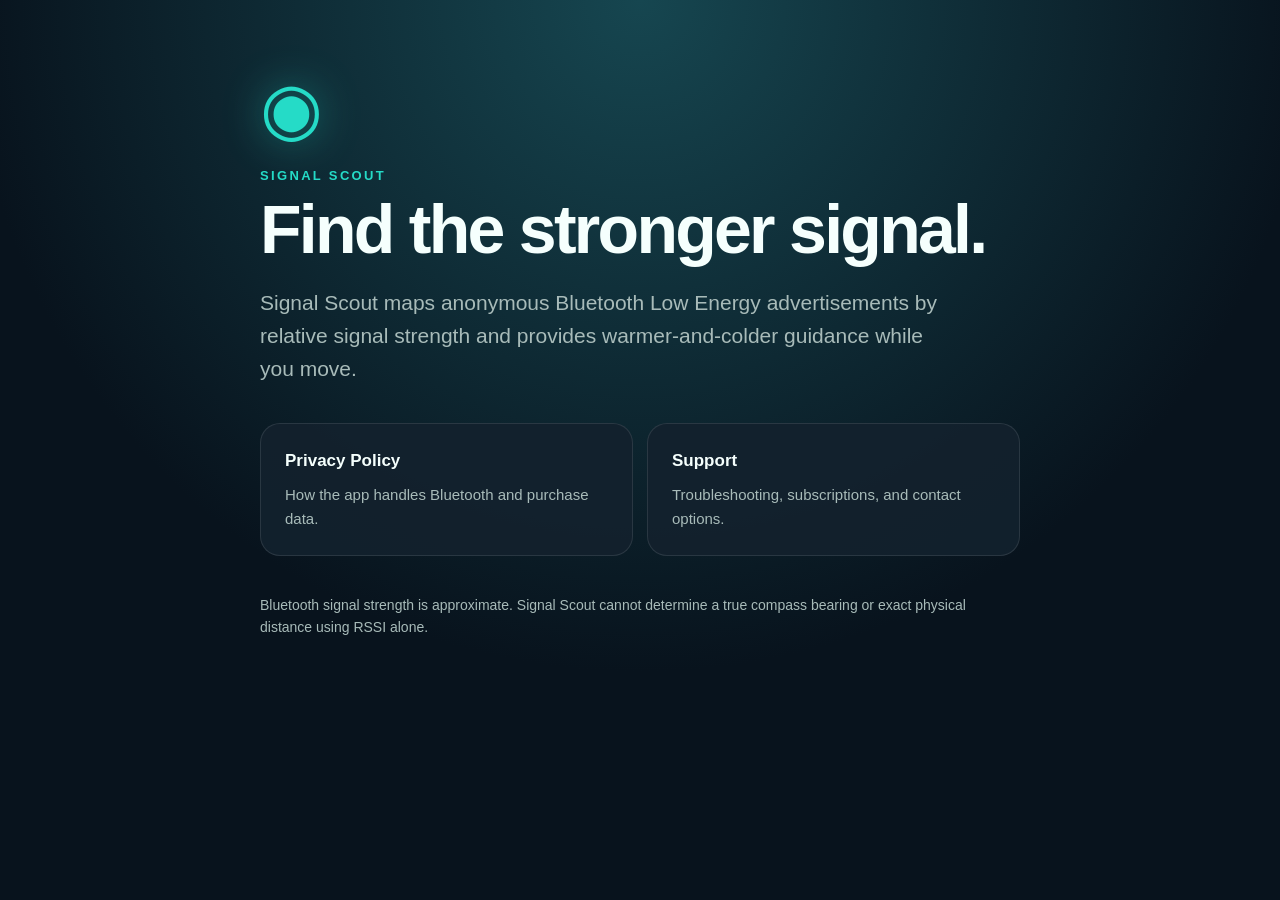
==== Web/index.html @ f357d2af "Initial Signal Scout iOS release" ====
<!doctype html>
<html lang="en">
<head>
  <meta charset="utf-8">
  <meta name="viewport" content="width=device-width, initial-scale=1">
  <meta name="description" content="Signal Scout support and privacy information.">
  <title>Signal Scout</title>
  <link rel="stylesheet" href="styles.css">
</head>
<body>
  <main>
    <div class="mark" aria-hidden="true">◉</div>
    <p class="eyebrow">SIGNAL SCOUT</p>
    <h1>Find the stronger signal.</h1>
    <p class="lede">Signal Scout maps anonymous Bluetooth Low Energy advertisements by relative signal strength and provides warmer-and-colder guidance while you move.</p>
    <div class="cards">
      <a class="card" href="privacy.html"><strong>Privacy Policy</strong><span>How the app handles Bluetooth and purchase data.</span></a>
      <a class="card" href="support.html"><strong>Support</strong><span>Troubleshooting, subscriptions, and contact options.</span></a>
    </div>
    <p class="fine">Bluetooth signal strength is approximate. Signal Scout cannot determine a true compass bearing or exact physical distance using RSSI alone.</p>
  </main>
</body>
</html>
---- Web/styles.css ----
:root {
  color-scheme: dark;
  --bg: #08131d;
  --panel: #13222e;
  --ink: #f5fffd;
  --muted: #a8bbb9;
  --accent: #25dbc7;
  --line: rgba(255,255,255,.1);
}
* { box-sizing: border-box; }
body {
  margin: 0;
  min-height: 100vh;
  background: radial-gradient(circle at 50% 0%, #164650 0, var(--bg) 42rem);
  color: var(--ink);
  font: 17px/1.58 -apple-system, BlinkMacSystemFont, "Segoe UI", sans-serif;
}
main { width: min(760px, calc(100% - 40px)); margin: 0 auto; padding: 72px 0; }
.document { padding-top: 48px; }
.mark { color: var(--accent); font-size: 72px; line-height: 1; filter: drop-shadow(0 0 22px rgba(37,219,199,.45)); }
.eyebrow { color: var(--accent); font-size: 13px; font-weight: 800; letter-spacing: .18em; margin: 22px 0 8px; }
h1 { font-size: clamp(40px, 8vw, 68px); line-height: 1.02; letter-spacing: -.04em; margin: 0 0 22px; }
h2 { font-size: 22px; line-height: 1.2; margin: 42px 0 10px; }
p { color: var(--muted); }
.lede { font-size: 21px; max-width: 680px; }
.updated, .fine { font-size: 14px; }
.cards { display: grid; grid-template-columns: repeat(auto-fit, minmax(240px, 1fr)); gap: 14px; margin: 38px 0; }
.card { display: grid; gap: 8px; padding: 24px; color: var(--ink); text-decoration: none; background: rgba(19,34,46,.9); border: 1px solid var(--line); border-radius: 20px; }
.card span { color: var(--muted); font-size: 15px; }
a { color: var(--accent); }
.back { display: inline-block; margin-bottom: 30px; text-decoration: none; }
@media (max-width: 520px) { main { padding: 44px 0; } .document { padding-top: 30px; } }
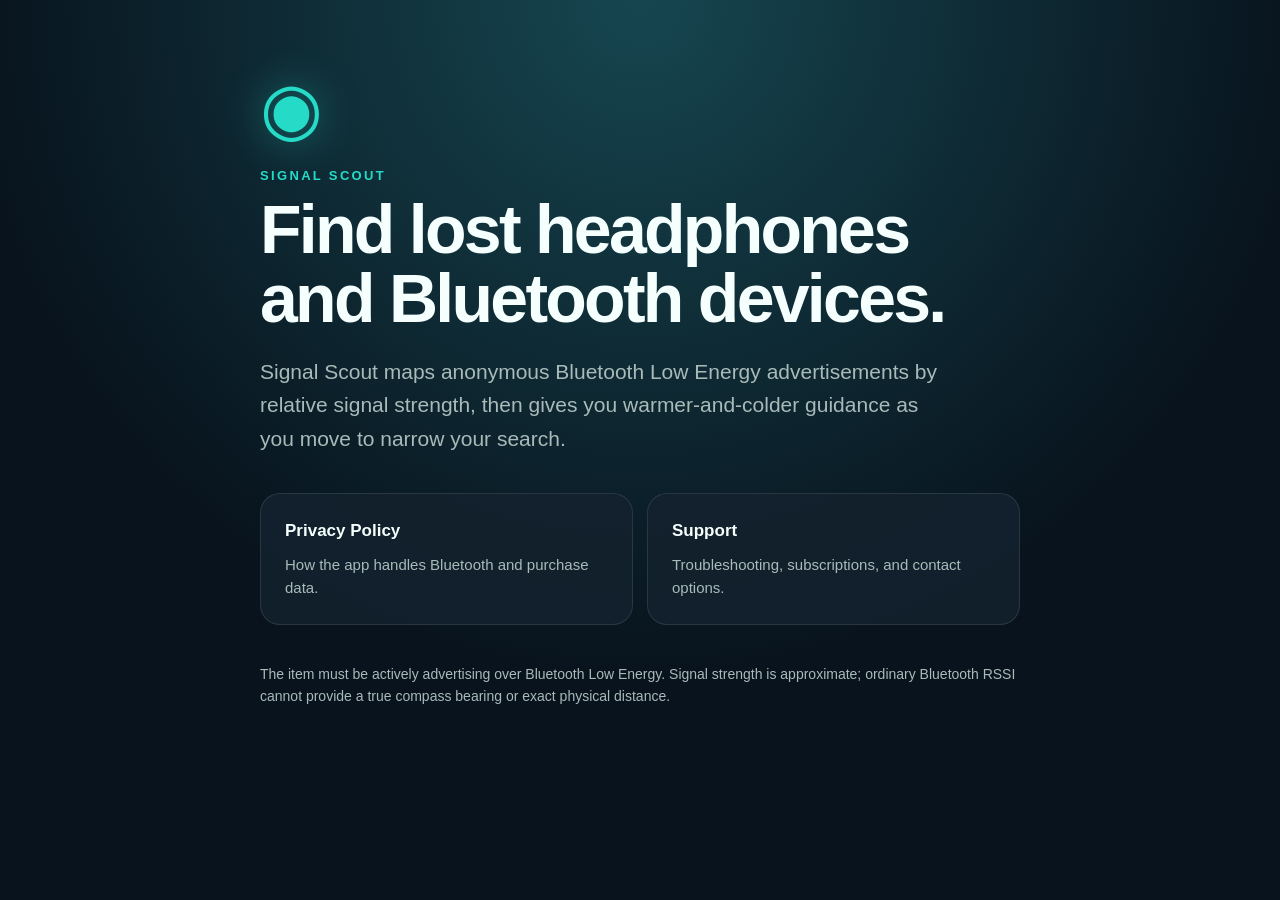
==== commit 02f7bad2: "Prepare Signal Scout App Store subscription" ====
--- a/Web/index.html
+++ b/Web/index.html
@@ -3,21 +3,21 @@
 <head>
   <meta charset="utf-8">
   <meta name="viewport" content="width=device-width, initial-scale=1">
-  <meta name="description" content="Signal Scout support and privacy information.">
-  <title>Signal Scout</title>
+  <meta name="description" content="Find lost headphones and nearby Bluetooth devices with anonymous signal-strength guidance.">
+  <title>Signal Scout - BLE Finder</title>
   <link rel="stylesheet" href="styles.css">
 </head>
 <body>
   <main>
     <div class="mark" aria-hidden="true">◉</div>
     <p class="eyebrow">SIGNAL SCOUT</p>
-    <h1>Find the stronger signal.</h1>
-    <p class="lede">Signal Scout maps anonymous Bluetooth Low Energy advertisements by relative signal strength and provides warmer-and-colder guidance while you move.</p>
+    <h1>Find lost headphones and Bluetooth devices.</h1>
+    <p class="lede">Signal Scout maps anonymous Bluetooth Low Energy advertisements by relative signal strength, then gives you warmer-and-colder guidance as you move to narrow your search.</p>
     <div class="cards">
       <a class="card" href="privacy.html"><strong>Privacy Policy</strong><span>How the app handles Bluetooth and purchase data.</span></a>
       <a class="card" href="support.html"><strong>Support</strong><span>Troubleshooting, subscriptions, and contact options.</span></a>
     </div>
-    <p class="fine">Bluetooth signal strength is approximate. Signal Scout cannot determine a true compass bearing or exact physical distance using RSSI alone.</p>
+    <p class="fine">The item must be actively advertising over Bluetooth Low Energy. Signal strength is approximate; ordinary Bluetooth RSSI cannot provide a true compass bearing or exact physical distance.</p>
   </main>
 </body>
 </html>
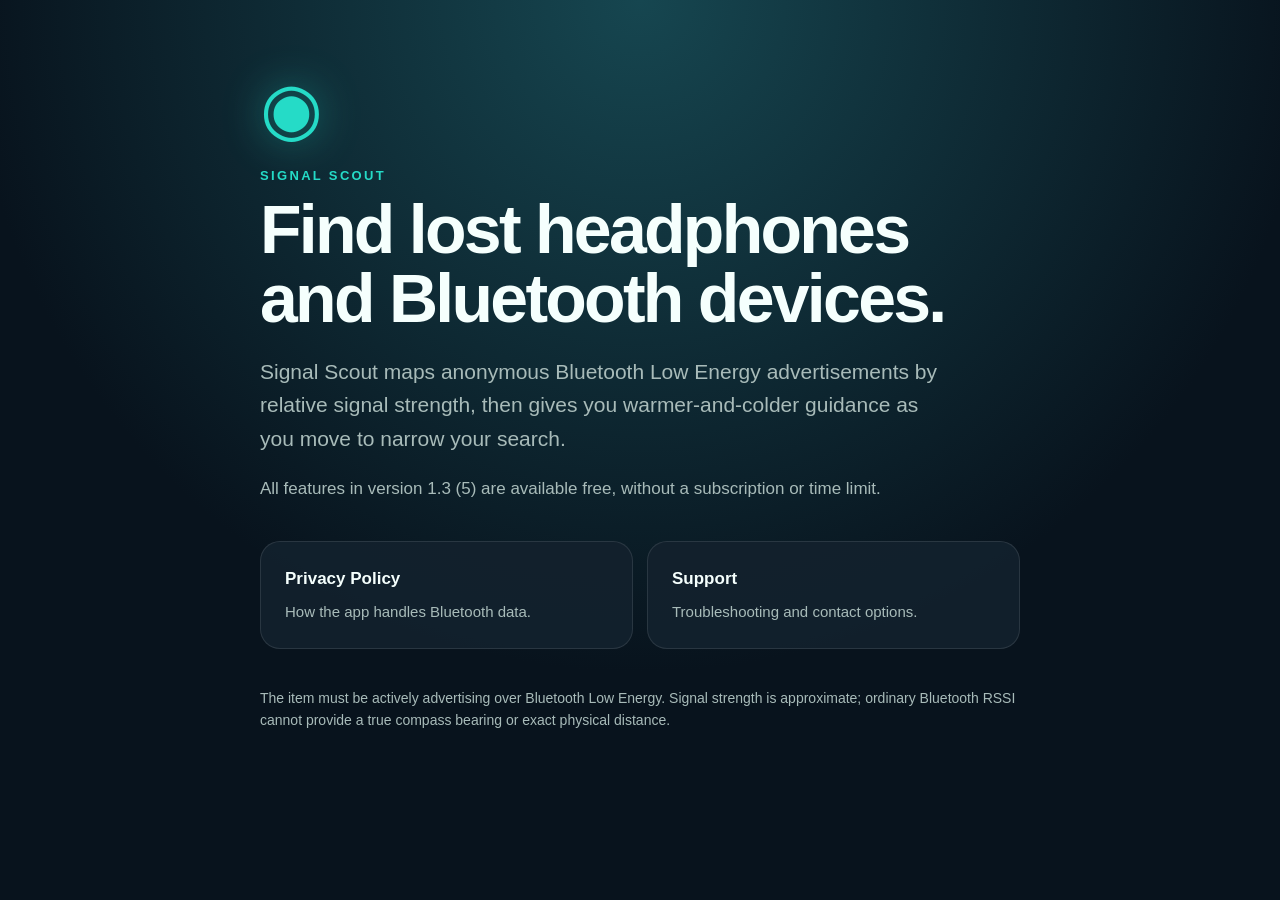
==== commit d11b0961: "Prepare Signal Scout 1.3 (5) free-access release" ====
--- a/Web/index.html
+++ b/Web/index.html
@@ -13,9 +13,10 @@
     <p class="eyebrow">SIGNAL SCOUT</p>
     <h1>Find lost headphones and Bluetooth devices.</h1>
     <p class="lede">Signal Scout maps anonymous Bluetooth Low Energy advertisements by relative signal strength, then gives you warmer-and-colder guidance as you move to narrow your search.</p>
+    <p>All features in version 1.3 (5) are available free, without a subscription or time limit.</p>
     <div class="cards">
-      <a class="card" href="privacy.html"><strong>Privacy Policy</strong><span>How the app handles Bluetooth and purchase data.</span></a>
-      <a class="card" href="support.html"><strong>Support</strong><span>Troubleshooting, subscriptions, and contact options.</span></a>
+      <a class="card" href="privacy.html"><strong>Privacy Policy</strong><span>How the app handles Bluetooth data.</span></a>
+      <a class="card" href="support.html"><strong>Support</strong><span>Troubleshooting and contact options.</span></a>
     </div>
     <p class="fine">The item must be actively advertising over Bluetooth Low Energy. Signal strength is approximate; ordinary Bluetooth RSSI cannot provide a true compass bearing or exact physical distance.</p>
   </main>
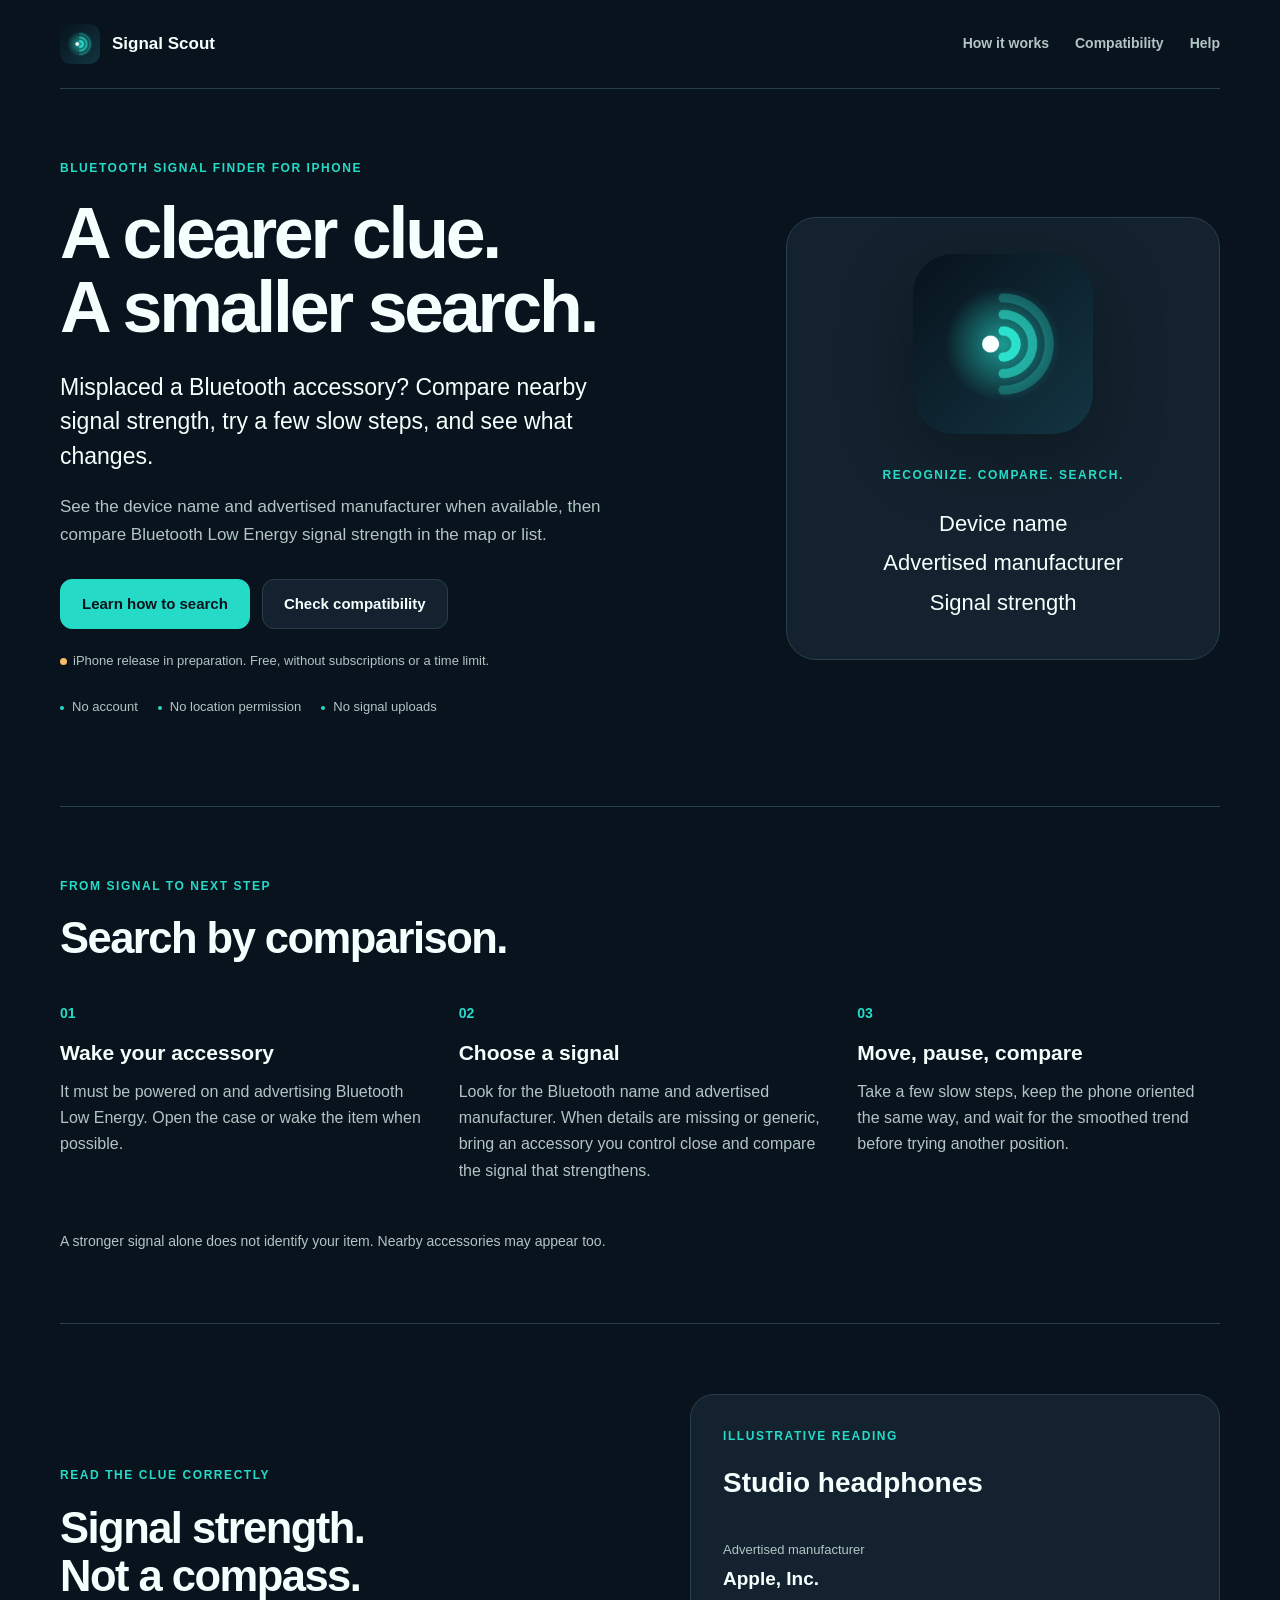
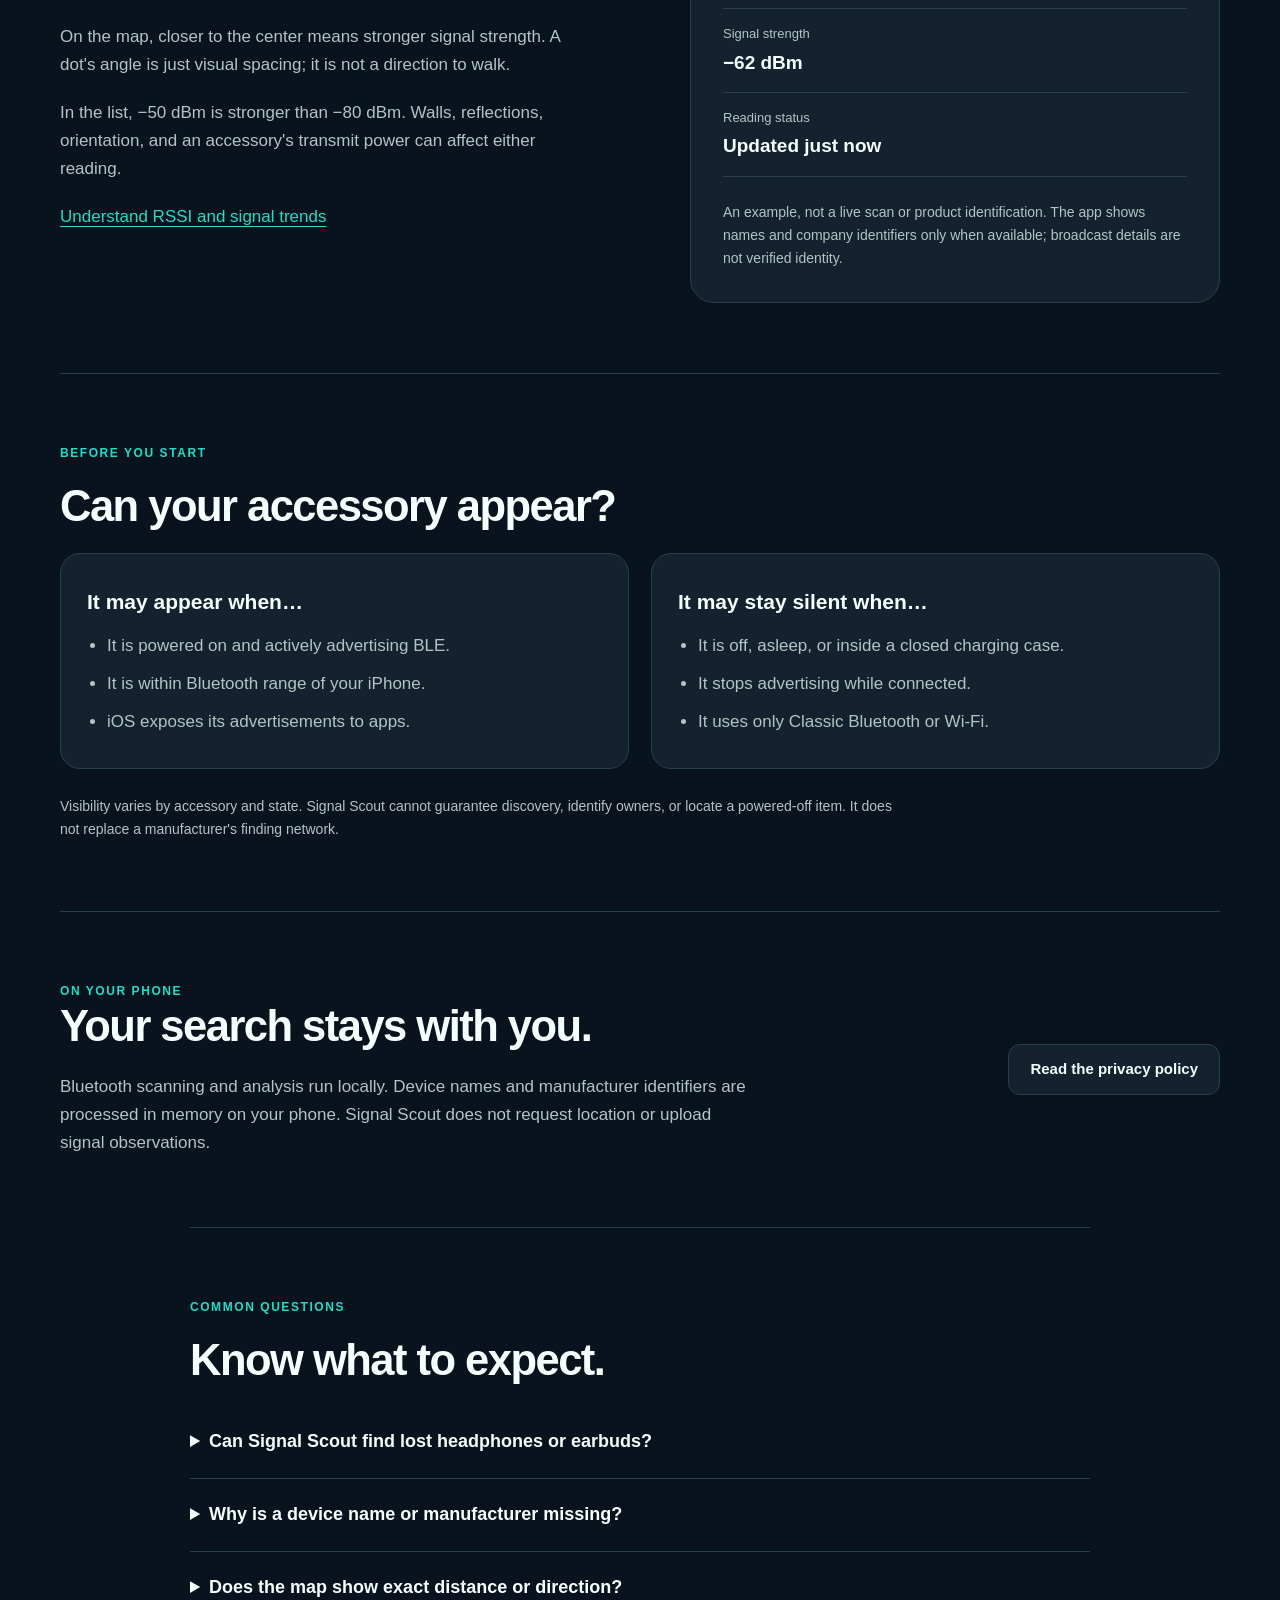
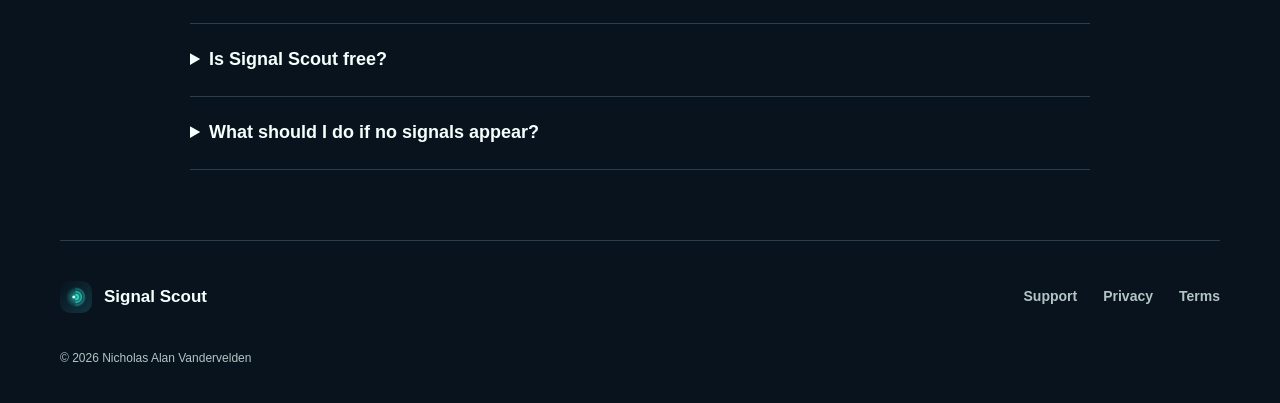
==== commit cb93359c: "Prepare accessible Signal Scout landing page and technical SEO" ====
--- a/Web/index.html
+++ b/Web/index.html
@@ -1,24 +1,29 @@
 <!doctype html>
 <html lang="en">
 <head>
-  <meta charset="utf-8">
-  <meta name="viewport" content="width=device-width, initial-scale=1">
-  <meta name="description" content="Find lost headphones and nearby Bluetooth devices with anonymous signal-strength guidance.">
-  <title>Signal Scout - BLE Finder</title>
-  <link rel="stylesheet" href="styles.css">
+<meta charset="utf-8"><meta name="viewport" content="width=device-width, initial-scale=1">
+<title>Bluetooth Signal Finder for iPhone | Signal Scout</title>
+<meta name="description" content="Compare nearby Bluetooth Low Energy signals with Signal Scout for iPhone. Explore the signal map, learn which accessories can appear, and search with clearer clues.">
+<link rel="canonical" href="https://nickvan23-lang.github.io/signal-scout/">
+<meta name="robots" content="index,follow,max-image-preview:large">
+<meta property="og:type" content="website"><meta property="og:site_name" content="Signal Scout"><meta property="og:title" content="Signal Scout — Bluetooth signal finder for iPhone"><meta property="og:description" content="A clearer way to compare nearby BLE signals. Private, free, and honest about what Bluetooth can tell you."><meta property="og:url" content="https://nickvan23-lang.github.io/signal-scout/"><meta property="og:image" content="https://nickvan23-lang.github.io/signal-scout/assets/app-icon.png"><meta property="og:image:alt" content="Signal Scout app icon"><meta property="og:image:width" content="1024"><meta property="og:image:height" content="1024">
+<meta name="twitter:card" content="summary"><meta name="twitter:title" content="Signal Scout — Bluetooth signal finder"><meta name="twitter:description" content="Compare nearby BLE signals on your iPhone. No accounts, location tracking, or signal uploads."><meta name="twitter:image" content="https://nickvan23-lang.github.io/signal-scout/assets/app-icon.png">
+<link rel="icon" href="assets/favicon.png" type="image/png"><link rel="stylesheet" href="styles.css">
+<script type="application/ld+json">{"@context":"https://schema.org","@graph":[{"@type":"WebSite","@id":"https://nickvan23-lang.github.io/signal-scout/#website","url":"https://nickvan23-lang.github.io/signal-scout/","name":"Signal Scout","inLanguage":"en"},{"@type":"WebPage","@id":"https://nickvan23-lang.github.io/signal-scout/#page","url":"https://nickvan23-lang.github.io/signal-scout/","name":"Bluetooth Signal Finder for iPhone | Signal Scout","isPartOf":{"@id":"https://nickvan23-lang.github.io/signal-scout/#website"},"description":"Learn how Signal Scout compares nearby Bluetooth Low Energy signal strength on iPhone.","about":{"@type":"SoftwareApplication","name":"Signal Scout","applicationCategory":"UtilitiesApplication","operatingSystem":"iOS 17.0 or later","description":"An iPhone utility for viewing Bluetooth device names, advertised manufacturers, and relative signal strength."}}]}</script>
 </head>
 <body>
-  <main>
-    <div class="mark" aria-hidden="true">◉</div>
-    <p class="eyebrow">SIGNAL SCOUT</p>
-    <h1>Find lost headphones and Bluetooth devices.</h1>
-    <p class="lede">Signal Scout maps anonymous Bluetooth Low Energy advertisements by relative signal strength, then gives you warmer-and-colder guidance as you move to narrow your search.</p>
-    <p>All features in version 1.3 (5) are available free, without a subscription or time limit.</p>
-    <div class="cards">
-      <a class="card" href="privacy.html"><strong>Privacy Policy</strong><span>How the app handles Bluetooth data.</span></a>
-      <a class="card" href="support.html"><strong>Support</strong><span>Troubleshooting and contact options.</span></a>
-    </div>
-    <p class="fine">The item must be actively advertising over Bluetooth Low Energy. Signal strength is approximate; ordinary Bluetooth RSSI cannot provide a true compass bearing or exact physical distance.</p>
-  </main>
-</body>
-</html>
+<a class="skip-link" href="#main">Skip to content</a>
+<header class="site-header wrap"><a class="brand" href="./" aria-label="Signal Scout home"><img src="assets/app-icon-96.webp" width="40" height="40" alt=""><span>Signal Scout</span></a><nav aria-label="Main navigation"><a href="#how-it-works">How it works</a><a href="#compatibility">Compatibility</a><a href="support.html">Help</a></nav></header>
+<main id="main" tabindex="-1">
+<section class="hero wrap" aria-labelledby="hero-title">
+<div class="hero-copy"><p class="eyebrow">BLUETOOTH SIGNAL FINDER FOR IPHONE</p><h1 id="hero-title">A clearer clue.<br>A smaller search.</h1><p class="lede">Misplaced a Bluetooth accessory? Compare nearby signal strength, try a few slow steps, and see what changes.</p><p class="hero-detail">See the device name and advertised manufacturer when available, then compare Bluetooth Low Energy signal strength in the map or list.</p><div class="actions"><a class="button primary" href="#how-it-works">Learn how to search</a><a class="button secondary" href="#compatibility">Check compatibility</a></div><p class="release-note"><span class="status-dot" aria-hidden="true"></span>iPhone release in preparation. Free, without subscriptions or a time limit.</p><ul class="trust-list" aria-label="Privacy features"><li>No account</li><li>No location permission</li><li>No signal uploads</li></ul></div>
+<div class="product-shot identity-preview"><img class="hero-icon" src="assets/app-icon.png" width="1024" height="1024" alt="Signal Scout app icon" fetchpriority="high"><p class="eyebrow">RECOGNIZE. COMPARE. SEARCH.</p><p>Device name<br>Advertised manufacturer<br>Signal strength</p></div>
+</section>
+<section class="section wrap" id="how-it-works" aria-labelledby="how-title"><p class="eyebrow">FROM SIGNAL TO NEXT STEP</p><h2 id="how-title">Search by comparison.</h2><div class="steps"><article><span class="step-number">01</span><h3>Wake your accessory</h3><p>It must be powered on and advertising Bluetooth Low Energy. Open the case or wake the item when possible.</p></article><article><span class="step-number">02</span><h3>Choose a signal</h3><p>Look for the Bluetooth name and advertised manufacturer. When details are missing or generic, bring an accessory you control close and compare the signal that strengthens.</p></article><article><span class="step-number">03</span><h3>Move, pause, compare</h3><p>Take a few slow steps, keep the phone oriented the same way, and wait for the smoothed trend before trying another position.</p></article></div><p class="section-note">A stronger signal alone does not identify your item. Nearby accessories may appear too.</p></section>
+<section class="section wrap explanation" aria-labelledby="map-title"><div><p class="eyebrow">READ THE CLUE CORRECTLY</p><h2 id="map-title">Signal strength.<br>Not a compass.</h2><p>On the map, closer to the center means stronger signal strength. A dot's angle is just visual spacing; it is not a direction to walk.</p><p>In the list, −50 dBm is stronger than −80 dBm. Walls, reflections, orientation, and an accessory's transmit power can affect either reading.</p><a class="text-link" href="support.html#reading-signals">Understand RSSI and signal trends</a></div><aside class="reading-example" aria-label="Example Bluetooth reading"><p class="eyebrow">ILLUSTRATIVE READING</p><h3>Studio headphones</h3><dl><div><dt>Advertised manufacturer</dt><dd>Apple, Inc.</dd></div><div><dt>Signal strength</dt><dd>−62 dBm</dd></div><div><dt>Reading status</dt><dd>Updated just now</dd></div></dl><p class="fine">An example, not a live scan or product identification. The app shows names and company identifiers only when available; broadcast details are not verified identity.</p></aside></section>
+<section class="section wrap" id="compatibility" aria-labelledby="compat-title"><p class="eyebrow">BEFORE YOU START</p><h2 id="compat-title">Can your accessory appear?</h2><div class="compat-grid"><article class="panel"><h3>It may appear when…</h3><ul><li>It is powered on and actively advertising BLE.</li><li>It is within Bluetooth range of your iPhone.</li><li>iOS exposes its advertisements to apps.</li></ul></article><article class="panel"><h3>It may stay silent when…</h3><ul><li>It is off, asleep, or inside a closed charging case.</li><li>It stops advertising while connected.</li><li>It uses only Classic Bluetooth or Wi-Fi.</li></ul></article></div><p class="section-note">Visibility varies by accessory and state. Signal Scout cannot guarantee discovery, identify owners, or locate a powered-off item. It does not replace a manufacturer's finding network.</p></section>
+<section class="section wrap privacy-band" aria-labelledby="privacy-title"><div><p class="eyebrow">ON YOUR PHONE</p><h2 id="privacy-title">Your search stays with you.</h2><p>Bluetooth scanning and analysis run locally. Device names and manufacturer identifiers are processed in memory on your phone. Signal Scout does not request location or upload signal observations.</p></div><a class="button secondary" href="privacy.html">Read the privacy policy</a></section>
+<section class="section wrap faq" aria-labelledby="faq-title"><p class="eyebrow">COMMON QUESTIONS</p><h2 id="faq-title">Know what to expect.</h2><details><summary>Can Signal Scout find lost headphones or earbuds?</summary><p>It can help you compare signals from headphones or earbuds that actively advertise Bluetooth Low Energy and are visible to iOS. Some stop advertising while connected, asleep, or in their case. Discovery is not guaranteed.</p></details><details><summary>Why is a device name or manufacturer missing?</summary><p>Signal Scout displays the Bluetooth name supplied by the advertisement or iOS, and resolves the company identifier in manufacturer data when available. Some devices omit these fields. Missing details are labeled clearly rather than guessed.</p></details><details><summary>Does the map show exact distance or direction?</summary><p>No. RSSI is approximate signal strength, not a measured distance or compass bearing. Dot angles separate the signals visually. Use the trend to compare positions, not as turn-by-turn navigation.</p></details><details><summary>Is Signal Scout free?</summary><p>The upcoming release offers every feature without payment, subscriptions, an account, or a time limit. The iPhone release is being prepared; this page does not yet offer a download.</p></details><details><summary>What should I do if no signals appear?</summary><p>Check Bluetooth and the app's Bluetooth permission, wake an accessory you own, and bring it close. <a href="support.html#no-signals">Follow the no-signals troubleshooting steps</a>.</p></details></section>
+</main>
+<footer class="site-footer wrap"><a class="brand" href="./"><img src="assets/app-icon-96.webp" width="32" height="32" alt=""><span>Signal Scout</span></a><nav aria-label="Footer navigation"><a href="support.html">Support</a><a href="privacy.html">Privacy</a><a href="https://www.apple.com/legal/internet-services/itunes/dev/stdeula/">Terms</a></nav><p>© 2026 Nicholas Alan Vandervelden</p></footer>
+</body></html>
--- a/Web/styles.css
+++ b/Web/styles.css
@@ -1,32 +1,7 @@
-:root {
-  color-scheme: dark;
-  --bg: #08131d;
-  --panel: #13222e;
-  --ink: #f5fffd;
-  --muted: #a8bbb9;
-  --accent: #25dbc7;
-  --line: rgba(255,255,255,.1);
-}
-* { box-sizing: border-box; }
-body {
-  margin: 0;
-  min-height: 100vh;
-  background: radial-gradient(circle at 50% 0%, #164650 0, var(--bg) 42rem);
-  color: var(--ink);
-  font: 17px/1.58 -apple-system, BlinkMacSystemFont, "Segoe UI", sans-serif;
-}
-main { width: min(760px, calc(100% - 40px)); margin: 0 auto; padding: 72px 0; }
-.document { padding-top: 48px; }
-.mark { color: var(--accent); font-size: 72px; line-height: 1; filter: drop-shadow(0 0 22px rgba(37,219,199,.45)); }
-.eyebrow { color: var(--accent); font-size: 13px; font-weight: 800; letter-spacing: .18em; margin: 22px 0 8px; }
-h1 { font-size: clamp(40px, 8vw, 68px); line-height: 1.02; letter-spacing: -.04em; margin: 0 0 22px; }
-h2 { font-size: 22px; line-height: 1.2; margin: 42px 0 10px; }
-p { color: var(--muted); }
-.lede { font-size: 21px; max-width: 680px; }
-.updated, .fine { font-size: 14px; }
-.cards { display: grid; grid-template-columns: repeat(auto-fit, minmax(240px, 1fr)); gap: 14px; margin: 38px 0; }
-.card { display: grid; gap: 8px; padding: 24px; color: var(--ink); text-decoration: none; background: rgba(19,34,46,.9); border: 1px solid var(--line); border-radius: 20px; }
-.card span { color: var(--muted); font-size: 15px; }
-a { color: var(--accent); }
-.back { display: inline-block; margin-bottom: 30px; text-decoration: none; }
-@media (max-width: 520px) { main { padding: 44px 0; } .document { padding-top: 30px; } }
+:root{color-scheme:dark;--bg:#08131d;--panel:#13222e;--ink:#f5fffd;--muted:#b2c5c4;--accent:#25dbc7;--line:#29404b;--radius:20px;font-synthesis:none}
+*{box-sizing:border-box}html{scroll-behavior:smooth;scroll-padding-top:96px}body{margin:0;background:var(--bg);color:var(--ink);font:17px/1.65 -apple-system,BlinkMacSystemFont,"Segoe UI",sans-serif}a{color:var(--accent);text-underline-offset:4px}a:hover{text-decoration-thickness:2px}button,a,summary{-webkit-tap-highlight-color:transparent}a:focus-visible,summary:focus-visible,button:focus-visible{outline:3px solid var(--accent);outline-offset:5px;border-radius:4px}.wrap{width:min(1160px,calc(100% - 48px));margin-inline:auto}.site-header{display:flex;align-items:center;justify-content:space-between;gap:24px;padding-block:22px;border-bottom:1px solid var(--line)}.brand{display:inline-flex;gap:12px;align-items:center;text-decoration:none;color:var(--ink);font-weight:750;white-space:nowrap;min-height:44px}.brand img{border-radius:10px}nav{display:flex;gap:26px;flex-wrap:wrap}nav a{color:var(--muted);font-size:14px;font-weight:650;display:inline-flex;align-items:center;min-height:44px;text-decoration:none}nav a:hover{color:var(--ink)}.skip-link{position:fixed;top:8px;left:16px;z-index:50;background:var(--ink);color:var(--bg);padding:10px 18px;transform:translateY(-150%)}.skip-link:focus{transform:translateY(0)}.hero{display:grid;grid-template-columns:1.2fr .8fr;gap:76px;align-items:center;padding-block:70px 88px}.eyebrow{font-size:12px;font-weight:800;letter-spacing:.13em;color:var(--accent);margin:0 0 18px}h1{font-size:clamp(44px,5.6vw,74px);line-height:1.03;letter-spacing:-.045em;margin:0 0 26px;font-weight:760}h2{font-size:clamp(30px,3.4vw,46px);line-height:1.12;letter-spacing:-.035em;margin:0 0 22px}h3{font-size:21px;line-height:1.3;margin:12px 0}p{color:var(--muted);margin:0 0 20px}.lede{font-size:23px;line-height:1.48;max-width:560px;color:var(--ink)}.hero-detail{max-width:560px}.actions{display:flex;gap:12px;flex-wrap:wrap;margin:30px 0 22px}.button{min-height:50px;padding:12px 21px;display:inline-flex;align-items:center;justify-content:center;border:1px solid var(--line);border-radius:12px;font-size:15px;font-weight:750;text-decoration:none;transition:background .15s}.primary{color:var(--bg);background:var(--accent);border-color:var(--accent)}.primary:hover{background:#7ee9dd}.secondary{color:var(--ink);background:var(--panel)}.secondary:hover{background:#1e3541}.release-note{font-size:13px;max-width:480px;line-height:1.6}.status-dot{display:inline-block;width:7px;height:7px;border-radius:50%;background:#f8bb67;margin-right:6px}.trust-list{display:flex;flex-wrap:wrap;gap:12px 20px;padding:0;margin:24px 0 0;list-style:none;font-size:13px;color:var(--muted)}.trust-list li::before{content:"";display:inline-block;background:var(--accent);width:4px;height:4px;vertical-align:middle;margin-right:8px;border-radius:50%}.product-shot,.detail-shot{margin:0;text-align:center}.product-shot img{display:block;width:min(100%,305px);height:auto;margin:auto;border-radius:30px;border:1px solid #38545b;box-shadow:0 25px 80px #0007}.product-shot figcaption,.detail-shot figcaption{font-size:12px;color:var(--muted);margin-top:12px}.section{padding-block:70px;border-top:1px solid var(--line)}.steps{display:grid;grid-template-columns:repeat(3,1fr);gap:36px;margin-top:36px}.step-number{font-size:14px;font-weight:750;color:var(--accent);font-variant-numeric:tabular-nums}.steps p,.panel p{font-size:16px}.section-note{font-size:14px;max-width:850px;margin:26px 0 0}.explanation{display:grid;grid-template-columns:1fr 1fr;align-items:center;gap:100px}.detail-shot img{display:block;width:min(100%,250px);height:auto;margin:auto;border-radius:24px;border:1px solid var(--line)}.compat-grid{display:grid;grid-template-columns:1fr 1fr;gap:22px}.panel{padding:22px 26px;border:1px solid var(--line);border-radius:var(--radius);background:var(--panel)}.panel ul{padding-left:20px;color:var(--muted);margin-bottom:0}.panel li{margin:10px 0}.privacy-band{display:flex;align-items:center;gap:70px}.privacy-band>div{flex:1}.privacy-band .button{flex-shrink:0}.privacy-band p{max-width:690px;margin-bottom:0}.faq{max-width:900px}details{border-bottom:1px solid var(--line);padding:5px 0}summary{cursor:pointer;min-height:58px;padding:16px 25px 16px 0;font-weight:650;font-size:18px}details p{padding-right:35px;max-width:750px;margin-bottom:22px}.site-footer{border-top:1px solid var(--line);padding-block:34px;display:flex;align-items:center;gap:30px;flex-wrap:wrap}.site-footer nav{margin-left:auto}.site-footer p{font-size:12px;flex-basis:100%;margin:0}.document{width:min(780px,calc(100% - 48px));margin:auto;padding:50px 0 70px}.document h1{font-size:clamp(38px,6vw,60px)}.document h2{font-size:27px;margin:38px 0 14px}.document h3{font-size:20px}.document ul,.document ol{color:var(--muted);padding-left:24px}.document li{margin-bottom:12px}.back{display:inline-flex;align-items:center;min-height:44px;margin-bottom:20px;text-decoration:none}.updated,.fine{font-size:14px}.toc{display:flex;gap:10px;flex-wrap:wrap;margin:28px 0}.toc a{border:1px solid var(--line);padding:8px 14px;border-radius:10px;min-height:44px;font-size:14px;text-decoration:none}.callout{background:var(--panel);border-left:3px solid var(--accent);padding:18px 22px;border-radius:4px}.document .site-footer{width:100%;padding-bottom:0}
+@media(max-width:850px){.hero{gap:30px;grid-template-columns:1.2fr .8fr;padding-block:50px}.steps{gap:22px}.explanation{gap:35px}.privacy-band{gap:30px}.site-header nav{gap:16px}}
+@media(max-width:620px){.wrap{width:calc(100% - 36px)}.site-header{align-items:flex-start;gap:8px;flex-direction:column;padding-block:14px}.site-header nav{gap:22px}.hero{grid-template-columns:1fr;gap:36px;padding-block:42px 50px}h1{font-size:clamp(36px,10.2vw,46px)}.lede{font-size:21px}.hero .product-shot img{width:245px}.section{padding-block:45px}.steps,.compat-grid,.explanation{grid-template-columns:1fr;gap:24px}.steps{margin-top:25px}.steps article{border-left:2px solid var(--line);padding-left:20px}.privacy-band{display:block}.privacy-band .button{margin-top:24px}.site-footer{gap:18px}.site-footer nav{margin-left:0;flex-basis:100%}.document{width:calc(100% - 36px);padding-top:28px}summary{font-size:17px}.actions .button{flex:1;white-space:nowrap}}
+@media(prefers-reduced-motion:reduce){html{scroll-behavior:auto}*{transition:none!important}}
+
+.identity-preview{padding:36px 28px;border:1px solid var(--line);border-radius:30px;background:var(--panel)}.product-shot img.hero-icon{width:180px;border:0;border-radius:40px;margin-bottom:32px;box-shadow:0 20px 70px #0004}.identity-preview>p:last-child{font-size:22px;line-height:1.8;color:var(--ink);margin:0}.reading-example{background:var(--panel);border:1px solid var(--line);border-radius:24px;padding:32px}.reading-example h3{font-size:28px;margin-top:0}.reading-example dl{margin:24px 0}.reading-example dl>div{padding:14px 0;border-bottom:1px solid var(--line)}.reading-example dt{font-size:13px;color:var(--muted)}.reading-example dd{font-size:19px;margin:2px 0 0;font-weight:650}.reading-example .fine{margin-bottom:0}.hero .product-shot img.hero-icon{width:180px}
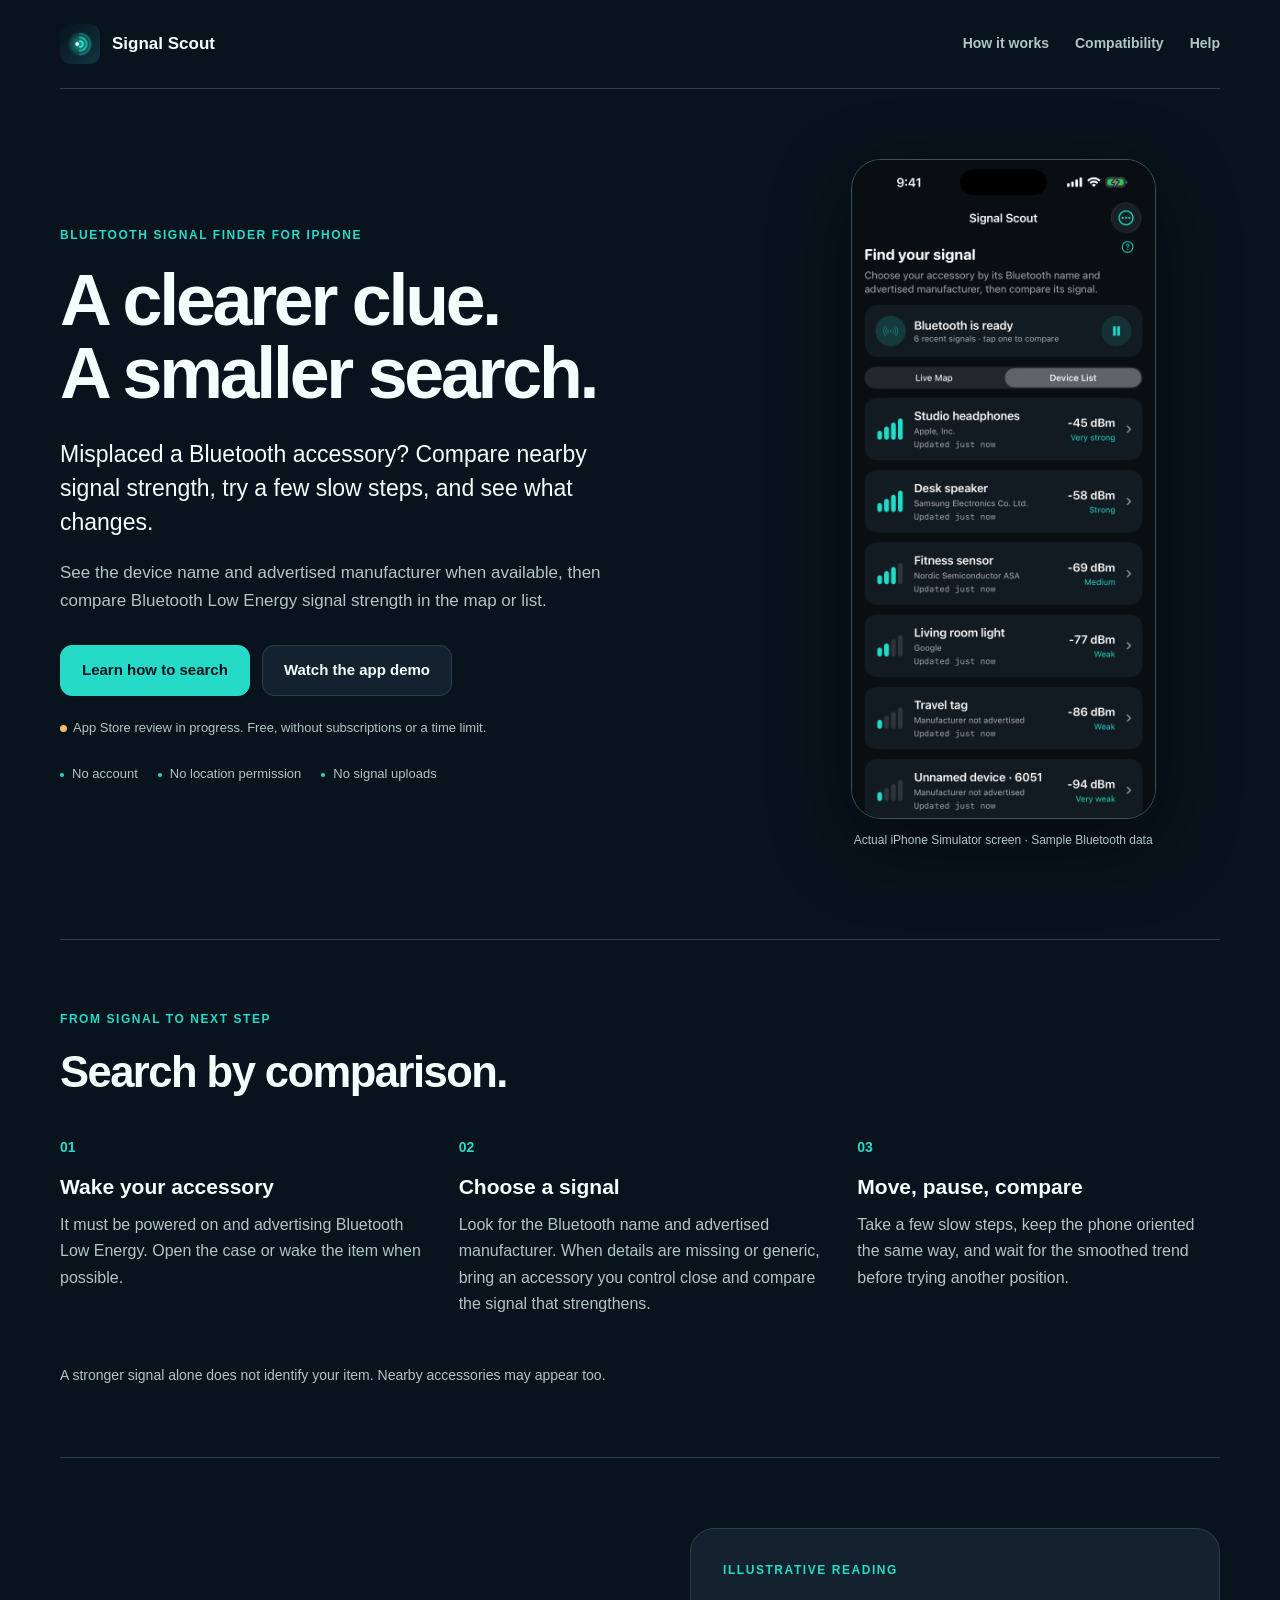
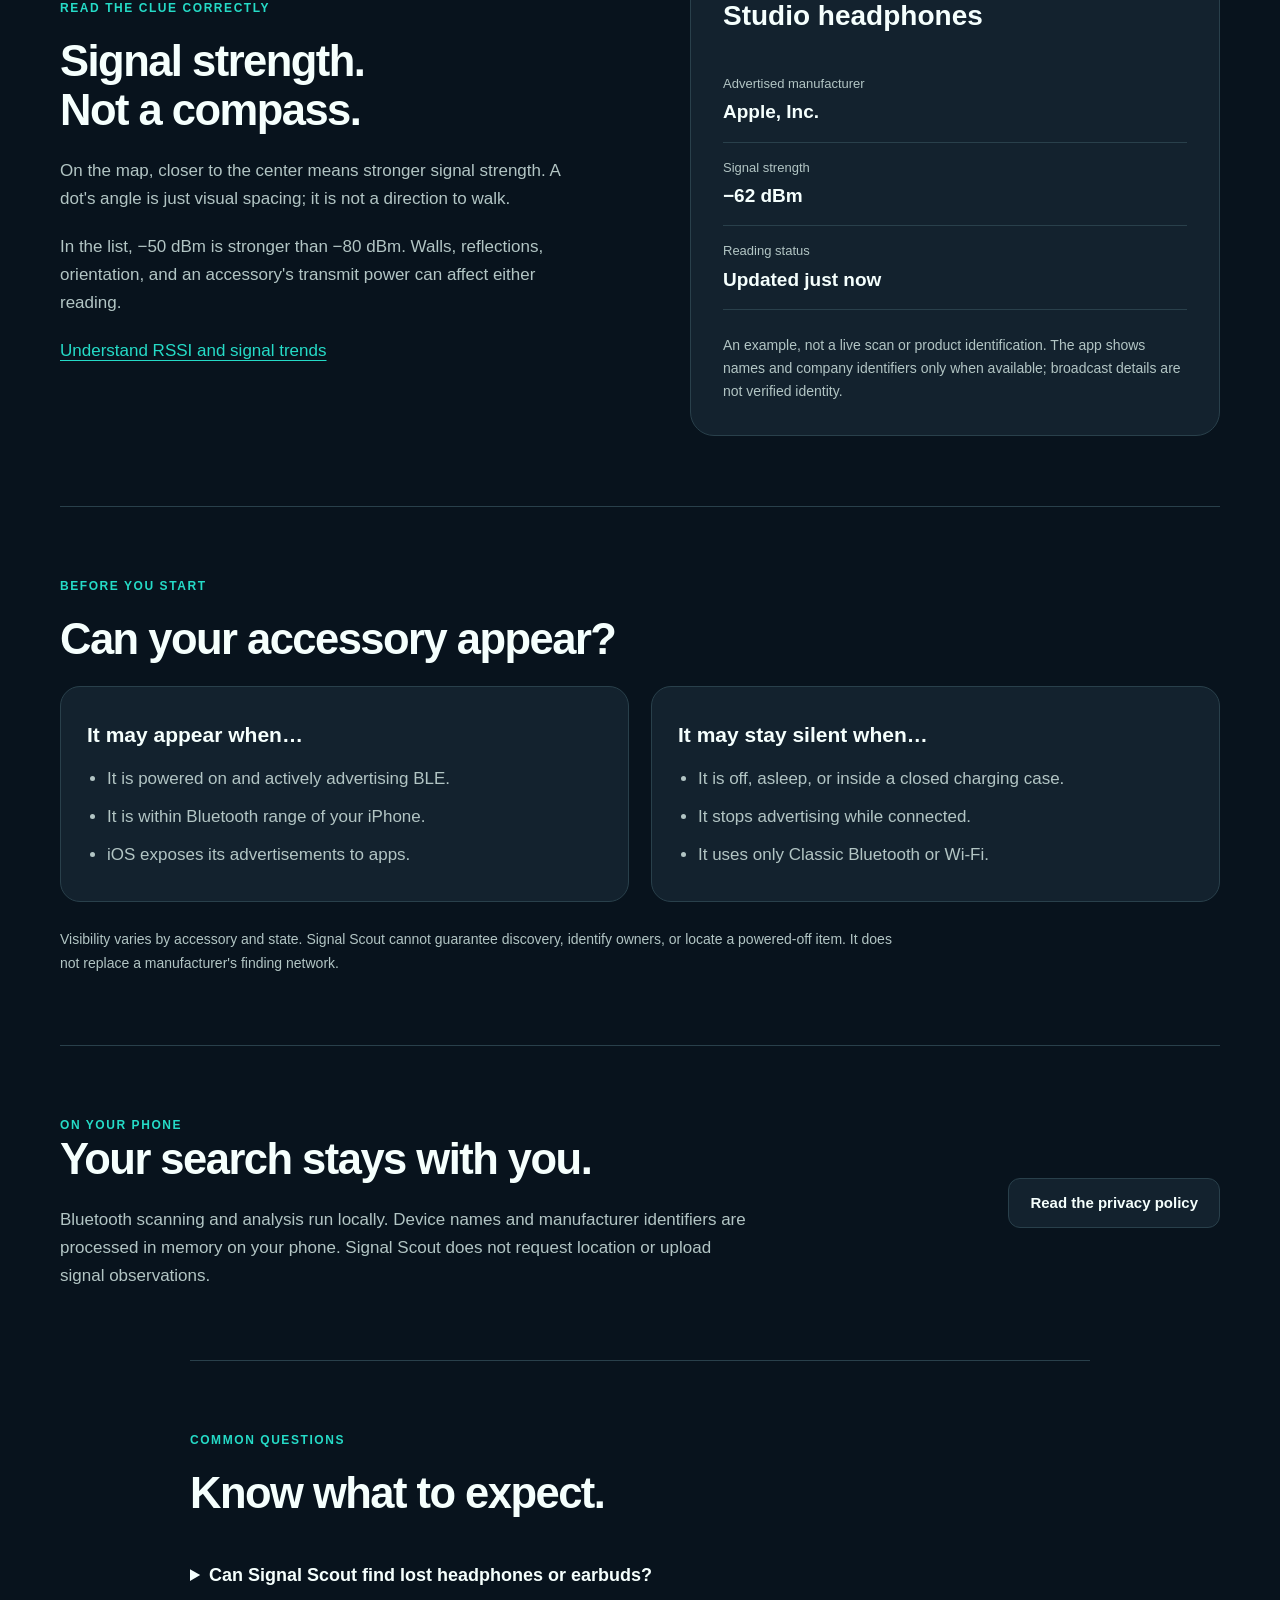
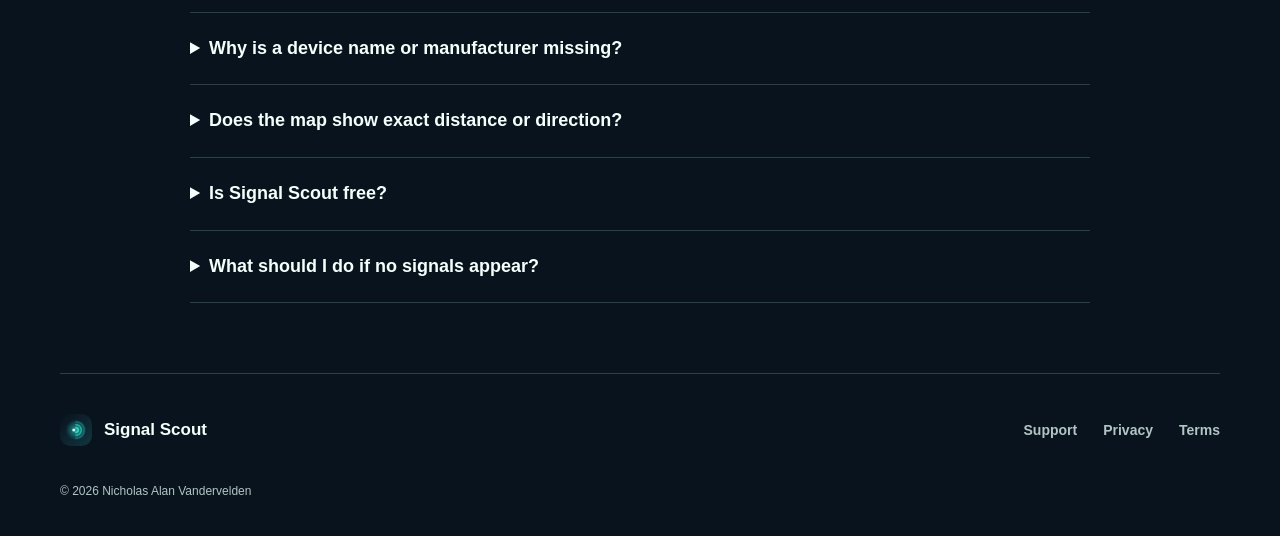
==== commit 4f4454fc: "Publish build 8 device identity demo and release pages" ====
--- a/Web/index.html
+++ b/Web/index.html
@@ -16,14 +16,14 @@
 <header class="site-header wrap"><a class="brand" href="./" aria-label="Signal Scout home"><img src="assets/app-icon-96.webp" width="40" height="40" alt=""><span>Signal Scout</span></a><nav aria-label="Main navigation"><a href="#how-it-works">How it works</a><a href="#compatibility">Compatibility</a><a href="support.html">Help</a></nav></header>
 <main id="main" tabindex="-1">
 <section class="hero wrap" aria-labelledby="hero-title">
-<div class="hero-copy"><p class="eyebrow">BLUETOOTH SIGNAL FINDER FOR IPHONE</p><h1 id="hero-title">A clearer clue.<br>A smaller search.</h1><p class="lede">Misplaced a Bluetooth accessory? Compare nearby signal strength, try a few slow steps, and see what changes.</p><p class="hero-detail">See the device name and advertised manufacturer when available, then compare Bluetooth Low Energy signal strength in the map or list.</p><div class="actions"><a class="button primary" href="#how-it-works">Learn how to search</a><a class="button secondary" href="#compatibility">Check compatibility</a></div><p class="release-note"><span class="status-dot" aria-hidden="true"></span>iPhone release in preparation. Free, without subscriptions or a time limit.</p><ul class="trust-list" aria-label="Privacy features"><li>No account</li><li>No location permission</li><li>No signal uploads</li></ul></div>
-<div class="product-shot identity-preview"><img class="hero-icon" src="assets/app-icon.png" width="1024" height="1024" alt="Signal Scout app icon" fetchpriority="high"><p class="eyebrow">RECOGNIZE. COMPARE. SEARCH.</p><p>Device name<br>Advertised manufacturer<br>Signal strength</p></div>
+<div class="hero-copy"><p class="eyebrow">BLUETOOTH SIGNAL FINDER FOR IPHONE</p><h1 id="hero-title">A clearer clue.<br>A smaller search.</h1><p class="lede">Misplaced a Bluetooth accessory? Compare nearby signal strength, try a few slow steps, and see what changes.</p><p class="hero-detail">See the device name and advertised manufacturer when available, then compare Bluetooth Low Energy signal strength in the map or list.</p><div class="actions"><a class="button primary" href="#how-it-works">Learn how to search</a><a class="button secondary" href="review/build-8/">Watch the app demo</a></div><p class="release-note"><span class="status-dot" aria-hidden="true"></span>App Store review in progress. Free, without subscriptions or a time limit.</p><ul class="trust-list" aria-label="Privacy features"><li>No account</li><li>No location permission</li><li>No signal uploads</li></ul></div>
+<figure class="product-shot"><img src="assets/device-names.png" width="1320" height="2868" alt="Signal Scout showing Bluetooth device names, manufacturers, and signal strength" fetchpriority="high"><figcaption>Actual iPhone Simulator screen · Sample Bluetooth data</figcaption></figure>
 </section>
 <section class="section wrap" id="how-it-works" aria-labelledby="how-title"><p class="eyebrow">FROM SIGNAL TO NEXT STEP</p><h2 id="how-title">Search by comparison.</h2><div class="steps"><article><span class="step-number">01</span><h3>Wake your accessory</h3><p>It must be powered on and advertising Bluetooth Low Energy. Open the case or wake the item when possible.</p></article><article><span class="step-number">02</span><h3>Choose a signal</h3><p>Look for the Bluetooth name and advertised manufacturer. When details are missing or generic, bring an accessory you control close and compare the signal that strengthens.</p></article><article><span class="step-number">03</span><h3>Move, pause, compare</h3><p>Take a few slow steps, keep the phone oriented the same way, and wait for the smoothed trend before trying another position.</p></article></div><p class="section-note">A stronger signal alone does not identify your item. Nearby accessories may appear too.</p></section>
 <section class="section wrap explanation" aria-labelledby="map-title"><div><p class="eyebrow">READ THE CLUE CORRECTLY</p><h2 id="map-title">Signal strength.<br>Not a compass.</h2><p>On the map, closer to the center means stronger signal strength. A dot's angle is just visual spacing; it is not a direction to walk.</p><p>In the list, −50 dBm is stronger than −80 dBm. Walls, reflections, orientation, and an accessory's transmit power can affect either reading.</p><a class="text-link" href="support.html#reading-signals">Understand RSSI and signal trends</a></div><aside class="reading-example" aria-label="Example Bluetooth reading"><p class="eyebrow">ILLUSTRATIVE READING</p><h3>Studio headphones</h3><dl><div><dt>Advertised manufacturer</dt><dd>Apple, Inc.</dd></div><div><dt>Signal strength</dt><dd>−62 dBm</dd></div><div><dt>Reading status</dt><dd>Updated just now</dd></div></dl><p class="fine">An example, not a live scan or product identification. The app shows names and company identifiers only when available; broadcast details are not verified identity.</p></aside></section>
 <section class="section wrap" id="compatibility" aria-labelledby="compat-title"><p class="eyebrow">BEFORE YOU START</p><h2 id="compat-title">Can your accessory appear?</h2><div class="compat-grid"><article class="panel"><h3>It may appear when…</h3><ul><li>It is powered on and actively advertising BLE.</li><li>It is within Bluetooth range of your iPhone.</li><li>iOS exposes its advertisements to apps.</li></ul></article><article class="panel"><h3>It may stay silent when…</h3><ul><li>It is off, asleep, or inside a closed charging case.</li><li>It stops advertising while connected.</li><li>It uses only Classic Bluetooth or Wi-Fi.</li></ul></article></div><p class="section-note">Visibility varies by accessory and state. Signal Scout cannot guarantee discovery, identify owners, or locate a powered-off item. It does not replace a manufacturer's finding network.</p></section>
 <section class="section wrap privacy-band" aria-labelledby="privacy-title"><div><p class="eyebrow">ON YOUR PHONE</p><h2 id="privacy-title">Your search stays with you.</h2><p>Bluetooth scanning and analysis run locally. Device names and manufacturer identifiers are processed in memory on your phone. Signal Scout does not request location or upload signal observations.</p></div><a class="button secondary" href="privacy.html">Read the privacy policy</a></section>
-<section class="section wrap faq" aria-labelledby="faq-title"><p class="eyebrow">COMMON QUESTIONS</p><h2 id="faq-title">Know what to expect.</h2><details><summary>Can Signal Scout find lost headphones or earbuds?</summary><p>It can help you compare signals from headphones or earbuds that actively advertise Bluetooth Low Energy and are visible to iOS. Some stop advertising while connected, asleep, or in their case. Discovery is not guaranteed.</p></details><details><summary>Why is a device name or manufacturer missing?</summary><p>Signal Scout displays the Bluetooth name supplied by the advertisement or iOS, and resolves the company identifier in manufacturer data when available. Some devices omit these fields. Missing details are labeled clearly rather than guessed.</p></details><details><summary>Does the map show exact distance or direction?</summary><p>No. RSSI is approximate signal strength, not a measured distance or compass bearing. Dot angles separate the signals visually. Use the trend to compare positions, not as turn-by-turn navigation.</p></details><details><summary>Is Signal Scout free?</summary><p>The upcoming release offers every feature without payment, subscriptions, an account, or a time limit. The iPhone release is being prepared; this page does not yet offer a download.</p></details><details><summary>What should I do if no signals appear?</summary><p>Check Bluetooth and the app's Bluetooth permission, wake an accessory you own, and bring it close. <a href="support.html#no-signals">Follow the no-signals troubleshooting steps</a>.</p></details></section>
+<section class="section wrap faq" aria-labelledby="faq-title"><p class="eyebrow">COMMON QUESTIONS</p><h2 id="faq-title">Know what to expect.</h2><details><summary>Can Signal Scout find lost headphones or earbuds?</summary><p>It can help you compare signals from headphones or earbuds that actively advertise Bluetooth Low Energy and are visible to iOS. Some stop advertising while connected, asleep, or in their case. Discovery is not guaranteed.</p></details><details><summary>Why is a device name or manufacturer missing?</summary><p>Signal Scout displays the Bluetooth name supplied by the advertisement or iOS, and resolves the company identifier in manufacturer data when available. Some devices omit these fields. Missing details are labeled clearly rather than guessed.</p></details><details><summary>Does the map show exact distance or direction?</summary><p>No. RSSI is approximate signal strength, not a measured distance or compass bearing. Dot angles separate the signals visually. Use the trend to compare positions, not as turn-by-turn navigation.</p></details><details><summary>Is Signal Scout free?</summary><p>The upcoming release offers every feature without payment, subscriptions, an account, or a time limit. The iPhone release is awaiting App Store review; this page does not yet offer a download.</p></details><details><summary>What should I do if no signals appear?</summary><p>Check Bluetooth and the app's Bluetooth permission, wake an accessory you own, and bring it close. <a href="support.html#no-signals">Follow the no-signals troubleshooting steps</a>.</p></details></section>
 </main>
 <footer class="site-footer wrap"><a class="brand" href="./"><img src="assets/app-icon-96.webp" width="32" height="32" alt=""><span>Signal Scout</span></a><nav aria-label="Footer navigation"><a href="support.html">Support</a><a href="privacy.html">Privacy</a><a href="https://www.apple.com/legal/internet-services/itunes/dev/stdeula/">Terms</a></nav><p>© 2026 Nicholas Alan Vandervelden</p></footer>
 </body></html>
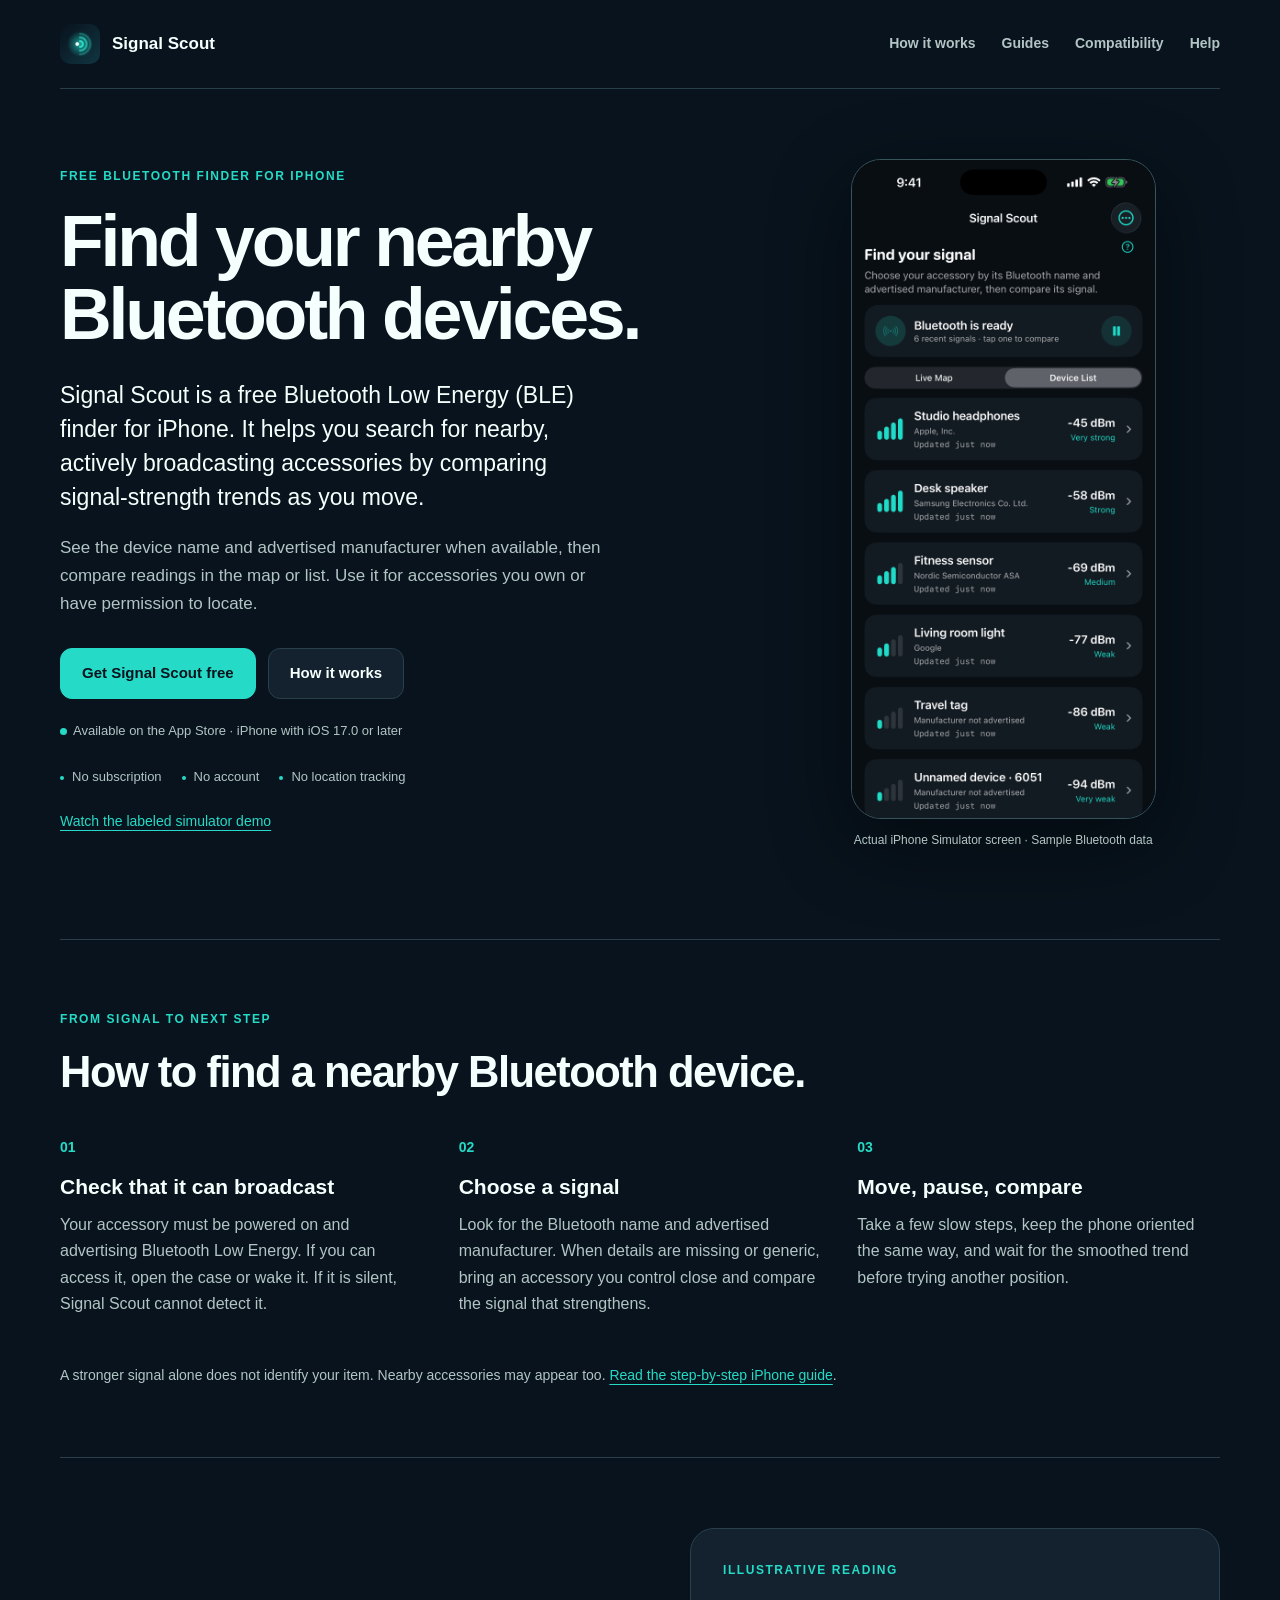
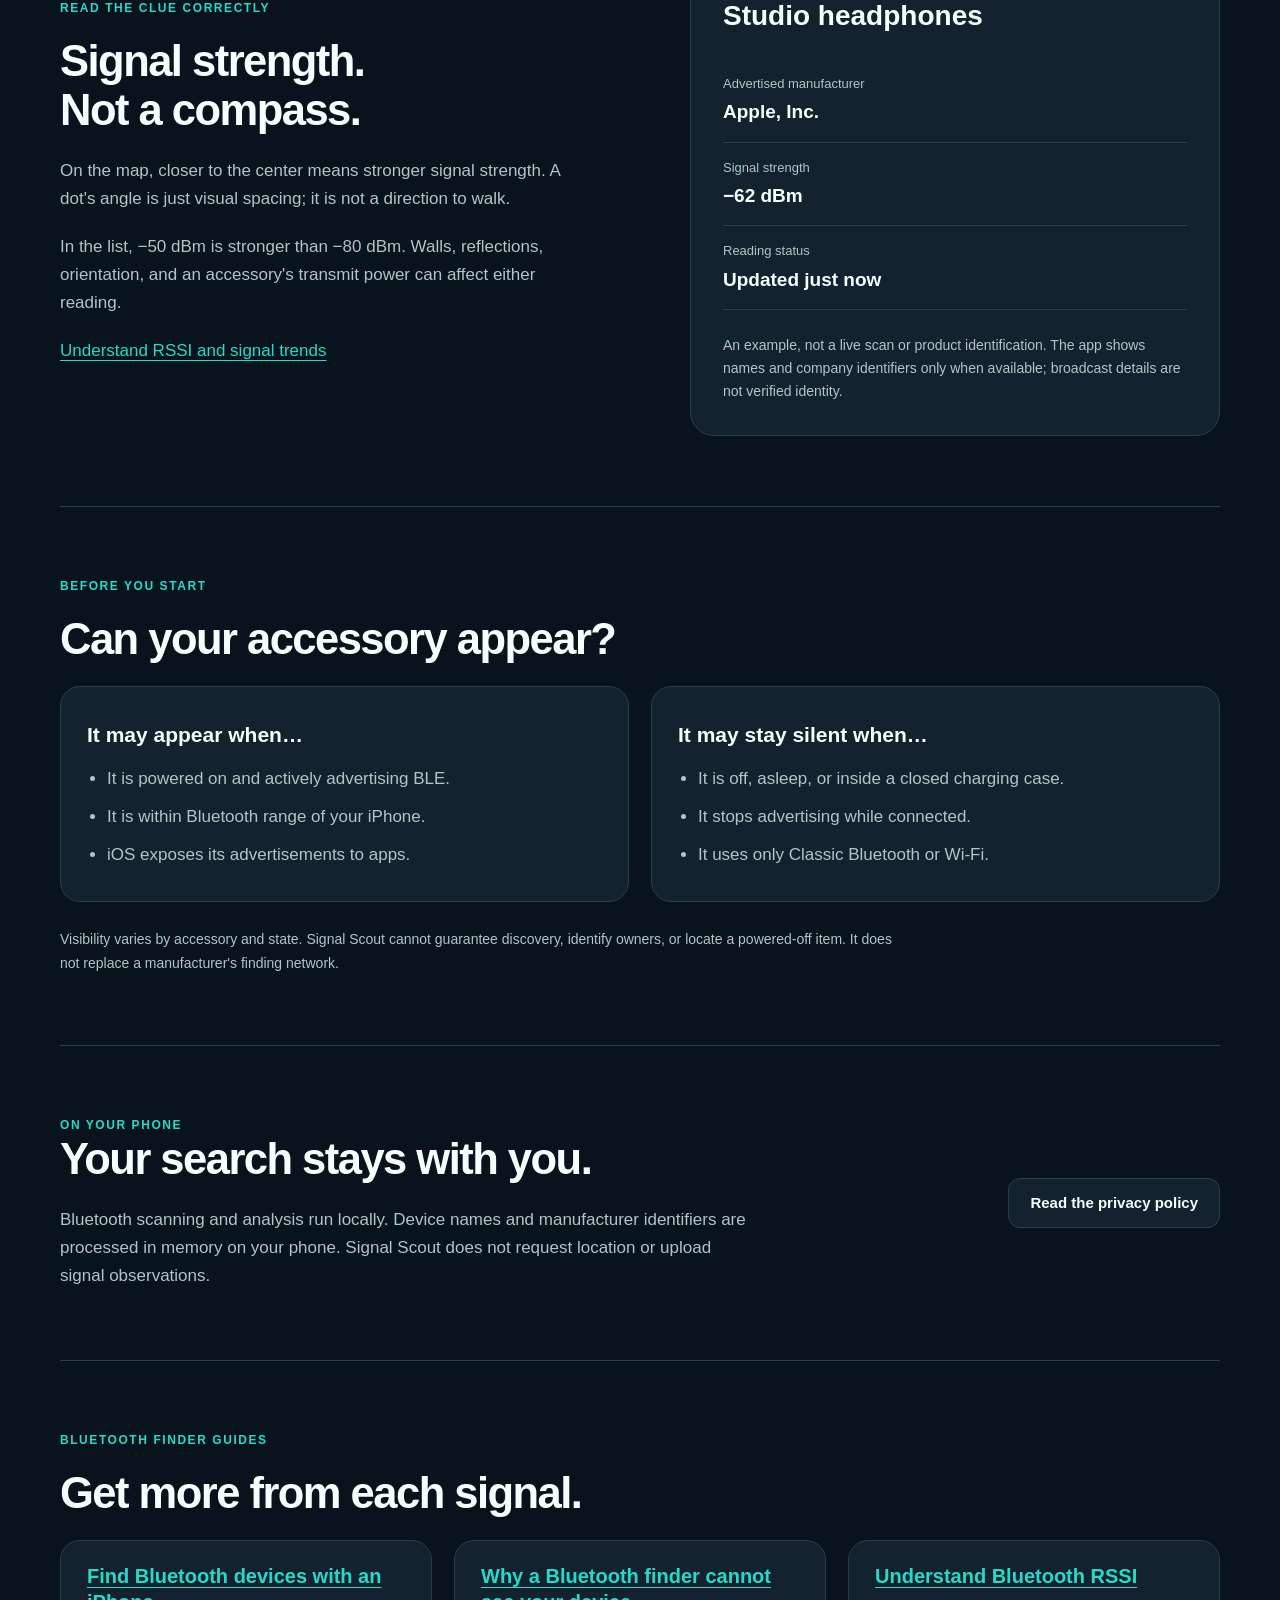
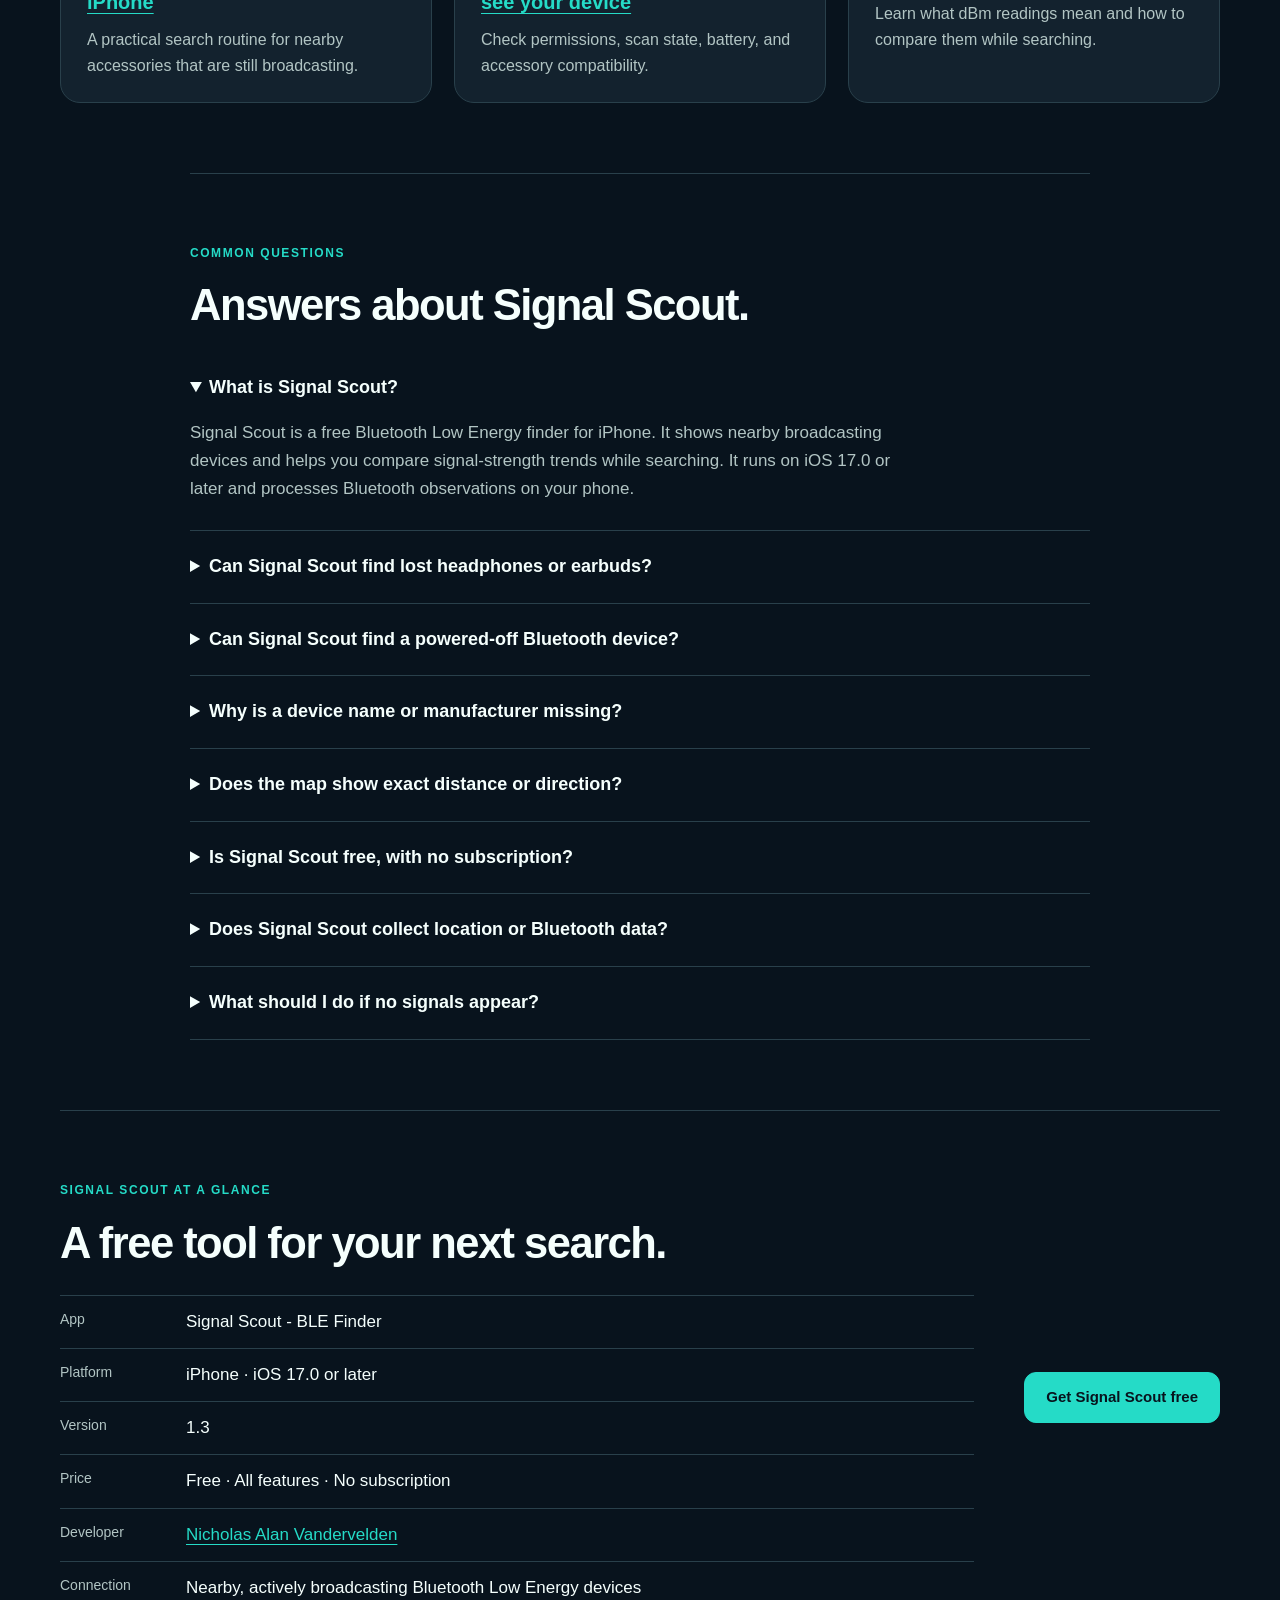
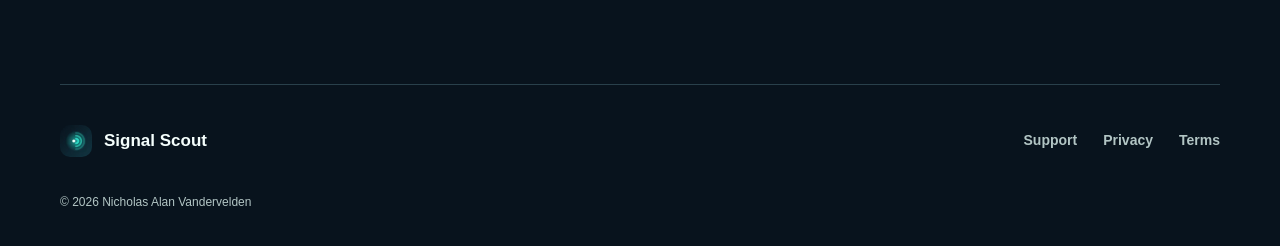
==== commit 6c04e4d8: "Improve Signal Scout search visibility and link its live App Store release Add accurate app metadata" ====
--- a/Web/index.html
+++ b/Web/index.html
@@ -2,28 +2,84 @@
 <html lang="en">
 <head>
 <meta charset="utf-8"><meta name="viewport" content="width=device-width, initial-scale=1">
-<title>Bluetooth Signal Finder for iPhone | Signal Scout</title>
-<meta name="description" content="Compare nearby Bluetooth Low Energy signals with Signal Scout for iPhone. Explore the signal map, learn which accessories can appear, and search with clearer clues.">
+<title>Free Bluetooth Finder for iPhone | Signal Scout</title>
+<meta name="description" content="Find nearby, broadcasting Bluetooth devices with Signal Scout, a free BLE finder for iPhone. Compare signal strength with no account, subscription, or location tracking.">
 <link rel="canonical" href="https://nickvan23-lang.github.io/signal-scout/">
 <meta name="robots" content="index,follow,max-image-preview:large">
-<meta property="og:type" content="website"><meta property="og:site_name" content="Signal Scout"><meta property="og:title" content="Signal Scout — Bluetooth signal finder for iPhone"><meta property="og:description" content="A clearer way to compare nearby BLE signals. Private, free, and honest about what Bluetooth can tell you."><meta property="og:url" content="https://nickvan23-lang.github.io/signal-scout/"><meta property="og:image" content="https://nickvan23-lang.github.io/signal-scout/assets/app-icon.png"><meta property="og:image:alt" content="Signal Scout app icon"><meta property="og:image:width" content="1024"><meta property="og:image:height" content="1024">
+<meta name="apple-itunes-app" content="app-id=6810531496">
+<meta property="og:type" content="website"><meta property="og:site_name" content="Signal Scout"><meta property="og:title" content="Signal Scout — Free Bluetooth finder for iPhone"><meta property="og:description" content="Find nearby BLE accessories by comparing signal-strength trends. Free on the App Store, with no account, subscription, or location tracking."><meta property="og:url" content="https://nickvan23-lang.github.io/signal-scout/"><meta property="og:image" content="https://nickvan23-lang.github.io/signal-scout/assets/app-icon.png"><meta property="og:image:alt" content="Signal Scout app icon"><meta property="og:image:width" content="1024"><meta property="og:image:height" content="1024">
 <meta name="twitter:card" content="summary"><meta name="twitter:title" content="Signal Scout — Bluetooth signal finder"><meta name="twitter:description" content="Compare nearby BLE signals on your iPhone. No accounts, location tracking, or signal uploads."><meta name="twitter:image" content="https://nickvan23-lang.github.io/signal-scout/assets/app-icon.png">
 <link rel="icon" href="assets/favicon.png" type="image/png"><link rel="stylesheet" href="styles.css">
-<script type="application/ld+json">{"@context":"https://schema.org","@graph":[{"@type":"WebSite","@id":"https://nickvan23-lang.github.io/signal-scout/#website","url":"https://nickvan23-lang.github.io/signal-scout/","name":"Signal Scout","inLanguage":"en"},{"@type":"WebPage","@id":"https://nickvan23-lang.github.io/signal-scout/#page","url":"https://nickvan23-lang.github.io/signal-scout/","name":"Bluetooth Signal Finder for iPhone | Signal Scout","isPartOf":{"@id":"https://nickvan23-lang.github.io/signal-scout/#website"},"description":"Learn how Signal Scout compares nearby Bluetooth Low Energy signal strength on iPhone.","about":{"@type":"SoftwareApplication","name":"Signal Scout","applicationCategory":"UtilitiesApplication","operatingSystem":"iOS 17.0 or later","description":"An iPhone utility for viewing Bluetooth device names, advertised manufacturers, and relative signal strength."}}]}</script>
+<script type="application/ld+json">
+{
+  "@context": "https://schema.org",
+  "@graph": [
+    {
+      "@type": "WebSite",
+      "@id": "https://nickvan23-lang.github.io/signal-scout/#website",
+      "url": "https://nickvan23-lang.github.io/signal-scout/",
+      "name": "Signal Scout",
+      "inLanguage": "en"
+    },
+    {
+      "@type": "WebPage",
+      "@id": "https://nickvan23-lang.github.io/signal-scout/#page",
+      "url": "https://nickvan23-lang.github.io/signal-scout/",
+      "name": "Free Bluetooth Finder for iPhone | Signal Scout",
+      "isPartOf": {"@id": "https://nickvan23-lang.github.io/signal-scout/#website"},
+      "mainEntity": {"@id": "https://nickvan23-lang.github.io/signal-scout/#app"},
+      "description": "Signal Scout is a free Bluetooth Low Energy finder for iPhone that compares nearby, actively broadcasting accessory signals."
+    },
+    {
+      "@type": "MobileApplication",
+      "@id": "https://nickvan23-lang.github.io/signal-scout/#app",
+      "name": "Signal Scout - BLE Finder",
+      "alternateName": "Signal Scout",
+      "url": "https://nickvan23-lang.github.io/signal-scout/",
+      "sameAs": "https://apps.apple.com/us/app/signal-scout-ble-finder/id6810531496",
+      "downloadUrl": "https://apps.apple.com/us/app/signal-scout-ble-finder/id6810531496",
+      "installUrl": "https://apps.apple.com/us/app/signal-scout-ble-finder/id6810531496",
+      "applicationCategory": "UtilitiesApplication",
+      "operatingSystem": "iOS 17.0 or later",
+      "softwareVersion": "1.3",
+      "inLanguage": "en",
+      "isAccessibleForFree": true,
+      "image": "https://nickvan23-lang.github.io/signal-scout/assets/app-icon.png",
+      "description": "A free iPhone BLE finder for comparing the signal strength of nearby, actively broadcasting accessories. RSSI trends are relative clues, not exact distance or direction.",
+      "featureList": ["Nearby Bluetooth Low Energy scanning", "Device names and advertised manufacturer information when available", "Signal-strength map and list", "Smoothed RSSI and warmer-or-colder trends", "On-device analysis without an account or subscription"],
+      "offers": {
+        "@type": "Offer",
+        "price": "0",
+        "priceCurrency": "USD",
+        "url": "https://apps.apple.com/us/app/signal-scout-ble-finder/id6810531496"
+      },
+      "author": {"@id": "https://nickvan23-lang.github.io/signal-scout/#developer"}
+    },
+    {
+      "@type": "Person",
+      "@id": "https://nickvan23-lang.github.io/signal-scout/#developer",
+      "name": "Nicholas Alan Vandervelden",
+      "url": "https://apps.apple.com/us/developer/nicholas-alan-vandervelden/id6777812575"
+    }
+  ]
+}
+</script>
 </head>
 <body>
 <a class="skip-link" href="#main">Skip to content</a>
-<header class="site-header wrap"><a class="brand" href="./" aria-label="Signal Scout home"><img src="assets/app-icon-96.webp" width="40" height="40" alt=""><span>Signal Scout</span></a><nav aria-label="Main navigation"><a href="#how-it-works">How it works</a><a href="#compatibility">Compatibility</a><a href="support.html">Help</a></nav></header>
+<header class="site-header wrap"><a class="brand" href="./" aria-label="Signal Scout home"><img src="assets/app-icon-96.webp" width="40" height="40" alt=""><span>Signal Scout</span></a><nav aria-label="Main navigation"><a href="#how-it-works">How it works</a><a href="#guides">Guides</a><a href="#compatibility">Compatibility</a><a href="support.html">Help</a></nav></header>
 <main id="main" tabindex="-1">
 <section class="hero wrap" aria-labelledby="hero-title">
-<div class="hero-copy"><p class="eyebrow">BLUETOOTH SIGNAL FINDER FOR IPHONE</p><h1 id="hero-title">A clearer clue.<br>A smaller search.</h1><p class="lede">Misplaced a Bluetooth accessory? Compare nearby signal strength, try a few slow steps, and see what changes.</p><p class="hero-detail">See the device name and advertised manufacturer when available, then compare Bluetooth Low Energy signal strength in the map or list.</p><div class="actions"><a class="button primary" href="#how-it-works">Learn how to search</a><a class="button secondary" href="review/build-8/">Watch the app demo</a></div><p class="release-note"><span class="status-dot" aria-hidden="true"></span>App Store review in progress. Free, without subscriptions or a time limit.</p><ul class="trust-list" aria-label="Privacy features"><li>No account</li><li>No location permission</li><li>No signal uploads</li></ul></div>
+<div class="hero-copy"><p class="eyebrow">FREE BLUETOOTH FINDER FOR IPHONE</p><h1 id="hero-title">Find your nearby<br>Bluetooth devices.</h1><p class="lede">Signal Scout is a free Bluetooth Low Energy (BLE) finder for iPhone. It helps you search for nearby, actively broadcasting accessories by comparing signal-strength trends as you move.</p><p class="hero-detail">See the device name and advertised manufacturer when available, then compare readings in the map or list. Use it for accessories you own or have permission to locate.</p><div class="actions"><a class="button primary" href="https://apps.apple.com/us/app/signal-scout-ble-finder/id6810531496">Get Signal Scout free</a><a class="button secondary" href="#how-it-works">How it works</a></div><p class="release-note"><span class="status-dot" aria-hidden="true"></span>Available on the App Store · iPhone with iOS 17.0 or later</p><ul class="trust-list" aria-label="App features"><li>No subscription</li><li>No account</li><li>No location tracking</li></ul><a class="text-link demo-link" href="review/build-8/">Watch the labeled simulator demo</a></div>
 <figure class="product-shot"><img src="assets/device-names.png" width="1320" height="2868" alt="Signal Scout showing Bluetooth device names, manufacturers, and signal strength" fetchpriority="high"><figcaption>Actual iPhone Simulator screen · Sample Bluetooth data</figcaption></figure>
 </section>
-<section class="section wrap" id="how-it-works" aria-labelledby="how-title"><p class="eyebrow">FROM SIGNAL TO NEXT STEP</p><h2 id="how-title">Search by comparison.</h2><div class="steps"><article><span class="step-number">01</span><h3>Wake your accessory</h3><p>It must be powered on and advertising Bluetooth Low Energy. Open the case or wake the item when possible.</p></article><article><span class="step-number">02</span><h3>Choose a signal</h3><p>Look for the Bluetooth name and advertised manufacturer. When details are missing or generic, bring an accessory you control close and compare the signal that strengthens.</p></article><article><span class="step-number">03</span><h3>Move, pause, compare</h3><p>Take a few slow steps, keep the phone oriented the same way, and wait for the smoothed trend before trying another position.</p></article></div><p class="section-note">A stronger signal alone does not identify your item. Nearby accessories may appear too.</p></section>
+<section class="section wrap" id="how-it-works" aria-labelledby="how-title"><p class="eyebrow">FROM SIGNAL TO NEXT STEP</p><h2 id="how-title">How to find a nearby Bluetooth device.</h2><div class="steps"><article><span class="step-number">01</span><h3>Check that it can broadcast</h3><p>Your accessory must be powered on and advertising Bluetooth Low Energy. If you can access it, open the case or wake it. If it is silent, Signal Scout cannot detect it.</p></article><article><span class="step-number">02</span><h3>Choose a signal</h3><p>Look for the Bluetooth name and advertised manufacturer. When details are missing or generic, bring an accessory you control close and compare the signal that strengthens.</p></article><article><span class="step-number">03</span><h3>Move, pause, compare</h3><p>Take a few slow steps, keep the phone oriented the same way, and wait for the smoothed trend before trying another position.</p></article></div><p class="section-note">A stronger signal alone does not identify your item. Nearby accessories may appear too. <a href="find-bluetooth-devices-iphone.html">Read the step-by-step iPhone guide</a>.</p></section>
 <section class="section wrap explanation" aria-labelledby="map-title"><div><p class="eyebrow">READ THE CLUE CORRECTLY</p><h2 id="map-title">Signal strength.<br>Not a compass.</h2><p>On the map, closer to the center means stronger signal strength. A dot's angle is just visual spacing; it is not a direction to walk.</p><p>In the list, −50 dBm is stronger than −80 dBm. Walls, reflections, orientation, and an accessory's transmit power can affect either reading.</p><a class="text-link" href="support.html#reading-signals">Understand RSSI and signal trends</a></div><aside class="reading-example" aria-label="Example Bluetooth reading"><p class="eyebrow">ILLUSTRATIVE READING</p><h3>Studio headphones</h3><dl><div><dt>Advertised manufacturer</dt><dd>Apple, Inc.</dd></div><div><dt>Signal strength</dt><dd>−62 dBm</dd></div><div><dt>Reading status</dt><dd>Updated just now</dd></div></dl><p class="fine">An example, not a live scan or product identification. The app shows names and company identifiers only when available; broadcast details are not verified identity.</p></aside></section>
 <section class="section wrap" id="compatibility" aria-labelledby="compat-title"><p class="eyebrow">BEFORE YOU START</p><h2 id="compat-title">Can your accessory appear?</h2><div class="compat-grid"><article class="panel"><h3>It may appear when…</h3><ul><li>It is powered on and actively advertising BLE.</li><li>It is within Bluetooth range of your iPhone.</li><li>iOS exposes its advertisements to apps.</li></ul></article><article class="panel"><h3>It may stay silent when…</h3><ul><li>It is off, asleep, or inside a closed charging case.</li><li>It stops advertising while connected.</li><li>It uses only Classic Bluetooth or Wi-Fi.</li></ul></article></div><p class="section-note">Visibility varies by accessory and state. Signal Scout cannot guarantee discovery, identify owners, or locate a powered-off item. It does not replace a manufacturer's finding network.</p></section>
 <section class="section wrap privacy-band" aria-labelledby="privacy-title"><div><p class="eyebrow">ON YOUR PHONE</p><h2 id="privacy-title">Your search stays with you.</h2><p>Bluetooth scanning and analysis run locally. Device names and manufacturer identifiers are processed in memory on your phone. Signal Scout does not request location or upload signal observations.</p></div><a class="button secondary" href="privacy.html">Read the privacy policy</a></section>
-<section class="section wrap faq" aria-labelledby="faq-title"><p class="eyebrow">COMMON QUESTIONS</p><h2 id="faq-title">Know what to expect.</h2><details><summary>Can Signal Scout find lost headphones or earbuds?</summary><p>It can help you compare signals from headphones or earbuds that actively advertise Bluetooth Low Energy and are visible to iOS. Some stop advertising while connected, asleep, or in their case. Discovery is not guaranteed.</p></details><details><summary>Why is a device name or manufacturer missing?</summary><p>Signal Scout displays the Bluetooth name supplied by the advertisement or iOS, and resolves the company identifier in manufacturer data when available. Some devices omit these fields. Missing details are labeled clearly rather than guessed.</p></details><details><summary>Does the map show exact distance or direction?</summary><p>No. RSSI is approximate signal strength, not a measured distance or compass bearing. Dot angles separate the signals visually. Use the trend to compare positions, not as turn-by-turn navigation.</p></details><details><summary>Is Signal Scout free?</summary><p>The upcoming release offers every feature without payment, subscriptions, an account, or a time limit. The iPhone release is awaiting App Store review; this page does not yet offer a download.</p></details><details><summary>What should I do if no signals appear?</summary><p>Check Bluetooth and the app's Bluetooth permission, wake an accessory you own, and bring it close. <a href="support.html#no-signals">Follow the no-signals troubleshooting steps</a>.</p></details></section>
+<section class="section wrap" id="guides" aria-labelledby="guides-title"><p class="eyebrow">BLUETOOTH FINDER GUIDES</p><h2 id="guides-title">Get more from each signal.</h2><div class="guide-grid"><article class="panel"><h3><a href="find-bluetooth-devices-iphone.html">Find Bluetooth devices with an iPhone</a></h3><p>A practical search routine for nearby accessories that are still broadcasting.</p></article><article class="panel"><h3><a href="bluetooth-finder-not-finding-device.html">Why a Bluetooth finder cannot see your device</a></h3><p>Check permissions, scan state, battery, and accessory compatibility.</p></article><article class="panel"><h3><a href="bluetooth-rssi-signal-strength.html">Understand Bluetooth RSSI</a></h3><p>Learn what dBm readings mean and how to compare them while searching.</p></article></div></section>
+<section class="section wrap faq" aria-labelledby="faq-title"><p class="eyebrow">COMMON QUESTIONS</p><h2 id="faq-title">Answers about Signal Scout.</h2><details open><summary>What is Signal Scout?</summary><p>Signal Scout is a free Bluetooth Low Energy finder for iPhone. It shows nearby broadcasting devices and helps you compare signal-strength trends while searching. It runs on iOS 17.0 or later and processes Bluetooth observations on your phone.</p></details><details><summary>Can Signal Scout find lost headphones or earbuds?</summary><p>It can help you compare signals from headphones or earbuds that actively advertise Bluetooth Low Energy and are visible to iOS. Some stop advertising while connected, asleep, or in their case. Discovery is not guaranteed.</p></details><details><summary>Can Signal Scout find a powered-off Bluetooth device?</summary><p>No. A device that is powered off or no longer broadcasting does not provide a signal for Signal Scout to measure. Check the accessory maker’s finding service for any supported last-known location or finding-network features.</p></details><details><summary>Why is a device name or manufacturer missing?</summary><p>Signal Scout displays the Bluetooth name supplied by the advertisement or iOS, and resolves the company identifier in manufacturer data when available. Some devices omit these fields. Missing details are labeled clearly rather than guessed.</p></details><details><summary>Does the map show exact distance or direction?</summary><p>No. RSSI is approximate signal strength, not a measured distance or compass bearing. Dot angles separate the signals visually. Use the trend to compare positions, not as turn-by-turn navigation. <a href="bluetooth-rssi-signal-strength.html">Learn how to interpret RSSI</a>.</p></details><details><summary>Is Signal Scout free, with no subscription?</summary><p>Yes. Every feature is free, without a subscription, account, or time limit. <a href="https://apps.apple.com/us/app/signal-scout-ble-finder/id6810531496">Download Signal Scout from the App Store</a>.</p></details><details><summary>Does Signal Scout collect location or Bluetooth data?</summary><p>Signal Scout does not request location permission or upload Bluetooth observations. Scanning and analysis run on your phone; device names, manufacturer information, and signal readings stay in memory. The app has no analytics or advertising SDK. <a href="privacy.html">Read the privacy policy</a>.</p></details><details><summary>What should I do if no signals appear?</summary><p>Check Bluetooth and the app’s Bluetooth permission, make sure scanning is running, and test with a nearby accessory you can wake. <a href="bluetooth-finder-not-finding-device.html">Follow the Bluetooth finder troubleshooting guide</a>.</p></details></section>
+<section class="section wrap app-summary" aria-labelledby="app-facts-title"><div><p class="eyebrow">SIGNAL SCOUT AT A GLANCE</p><h2 id="app-facts-title">A free tool for your next search.</h2><dl class="app-facts"><div><dt>App</dt><dd>Signal Scout - BLE Finder</dd></div><div><dt>Platform</dt><dd>iPhone · iOS 17.0 or later</dd></div><div><dt>Version</dt><dd>1.3</dd></div><div><dt>Price</dt><dd>Free · All features · No subscription</dd></div><div><dt>Developer</dt><dd><a href="https://apps.apple.com/us/developer/nicholas-alan-vandervelden/id6777812575">Nicholas Alan Vandervelden</a></dd></div><div><dt>Connection</dt><dd>Nearby, actively broadcasting Bluetooth Low Energy devices</dd></div></dl></div><a class="button primary" href="https://apps.apple.com/us/app/signal-scout-ble-finder/id6810531496">Get Signal Scout free</a></section>
 </main>
 <footer class="site-footer wrap"><a class="brand" href="./"><img src="assets/app-icon-96.webp" width="32" height="32" alt=""><span>Signal Scout</span></a><nav aria-label="Footer navigation"><a href="support.html">Support</a><a href="privacy.html">Privacy</a><a href="https://www.apple.com/legal/internet-services/itunes/dev/stdeula/">Terms</a></nav><p>© 2026 Nicholas Alan Vandervelden</p></footer>
 </body></html>
--- a/Web/styles.css
+++ b/Web/styles.css
@@ -5,3 +5,25 @@
 @media(prefers-reduced-motion:reduce){html{scroll-behavior:auto}*{transition:none!important}}
 
 .identity-preview{padding:36px 28px;border:1px solid var(--line);border-radius:30px;background:var(--panel)}.product-shot img.hero-icon{width:180px;border:0;border-radius:40px;margin-bottom:32px;box-shadow:0 20px 70px #0004}.identity-preview>p:last-child{font-size:22px;line-height:1.8;color:var(--ink);margin:0}.reading-example{background:var(--panel);border:1px solid var(--line);border-radius:24px;padding:32px}.reading-example h3{font-size:28px;margin-top:0}.reading-example dl{margin:24px 0}.reading-example dl>div{padding:14px 0;border-bottom:1px solid var(--line)}.reading-example dt{font-size:13px;color:var(--muted)}.reading-example dd{font-size:19px;margin:2px 0 0;font-weight:650}.reading-example .fine{margin-bottom:0}.hero .product-shot img.hero-icon{width:180px}
+
+.status-dot{background:var(--accent)}
+.demo-link{display:inline-flex;align-items:center;min-height:44px;margin-top:12px;font-size:14px}
+.guide-grid{display:grid;grid-template-columns:repeat(3,minmax(0,1fr));gap:22px}
+.guide-grid h3{font-size:20px;margin-top:0}
+.guide-grid a{text-decoration-thickness:1px;text-underline-offset:4px}
+.guide-grid p{margin-bottom:0}
+.app-summary{display:flex;align-items:center;gap:50px}
+.app-summary>div{flex:1;min-width:0}
+.app-summary>.button{flex-shrink:0}
+.app-facts{margin:28px 0 0}
+.app-facts>div{display:grid;grid-template-columns:110px minmax(0,1fr);gap:16px;padding:12px 0;border-top:1px solid var(--line)}
+.app-facts dt{color:var(--muted);font-size:14px}
+.app-facts dd{margin:0}
+.document table{width:100%;border-collapse:collapse;margin:24px 0;font-size:15px}
+.document th,.document td{text-align:left;vertical-align:top;padding:12px;border-bottom:1px solid var(--line)}
+.document th{color:var(--ink);background:var(--panel)}
+.document td{color:var(--muted)}
+.document .source-list{font-size:14px;overflow-wrap:anywhere}
+.document .article-meta{font-size:14px;color:var(--muted)}
+@media(max-width:850px){.guide-grid{grid-template-columns:1fr}.app-summary{gap:25px}}
+@media(max-width:620px){.app-summary{display:block}.app-summary>.button{margin-top:26px}.app-facts>div{grid-template-columns:85px minmax(0,1fr);gap:12px}.document th,.document td{padding:9px 6px;font-size:14px}}
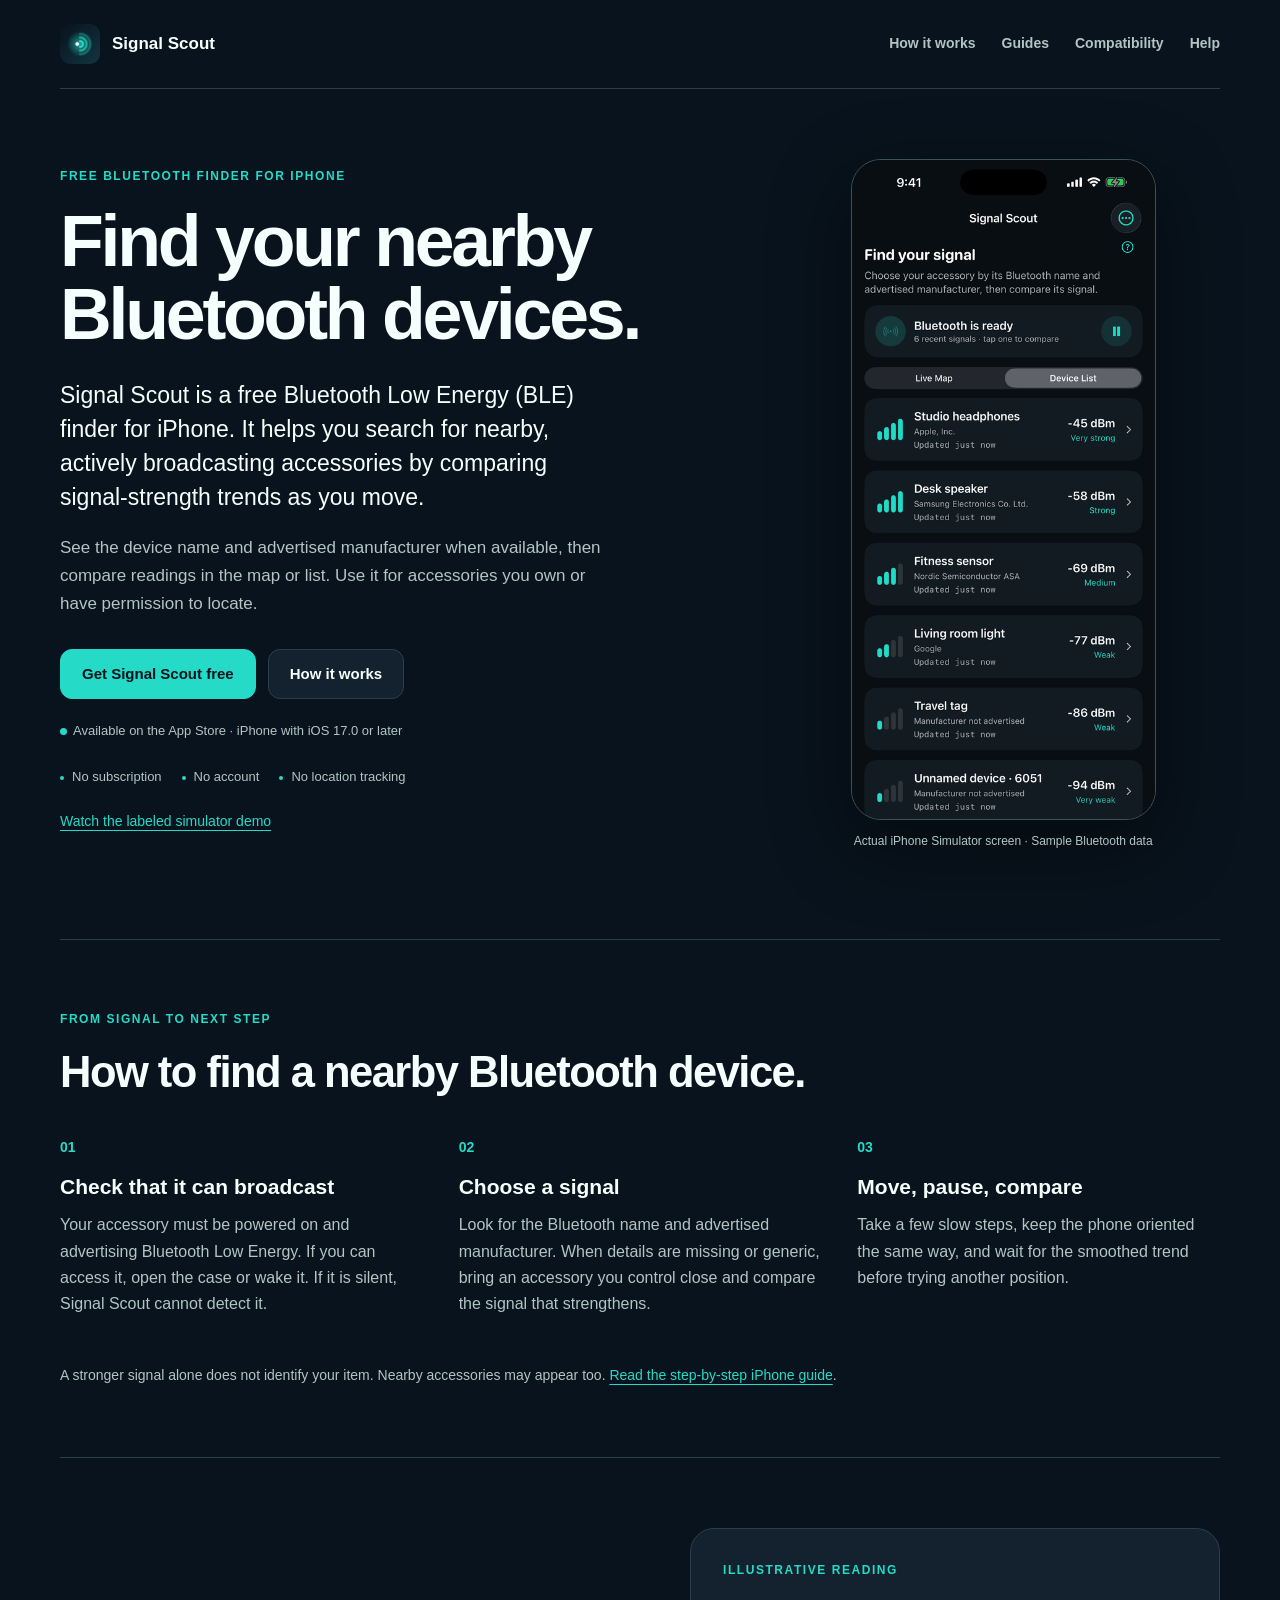
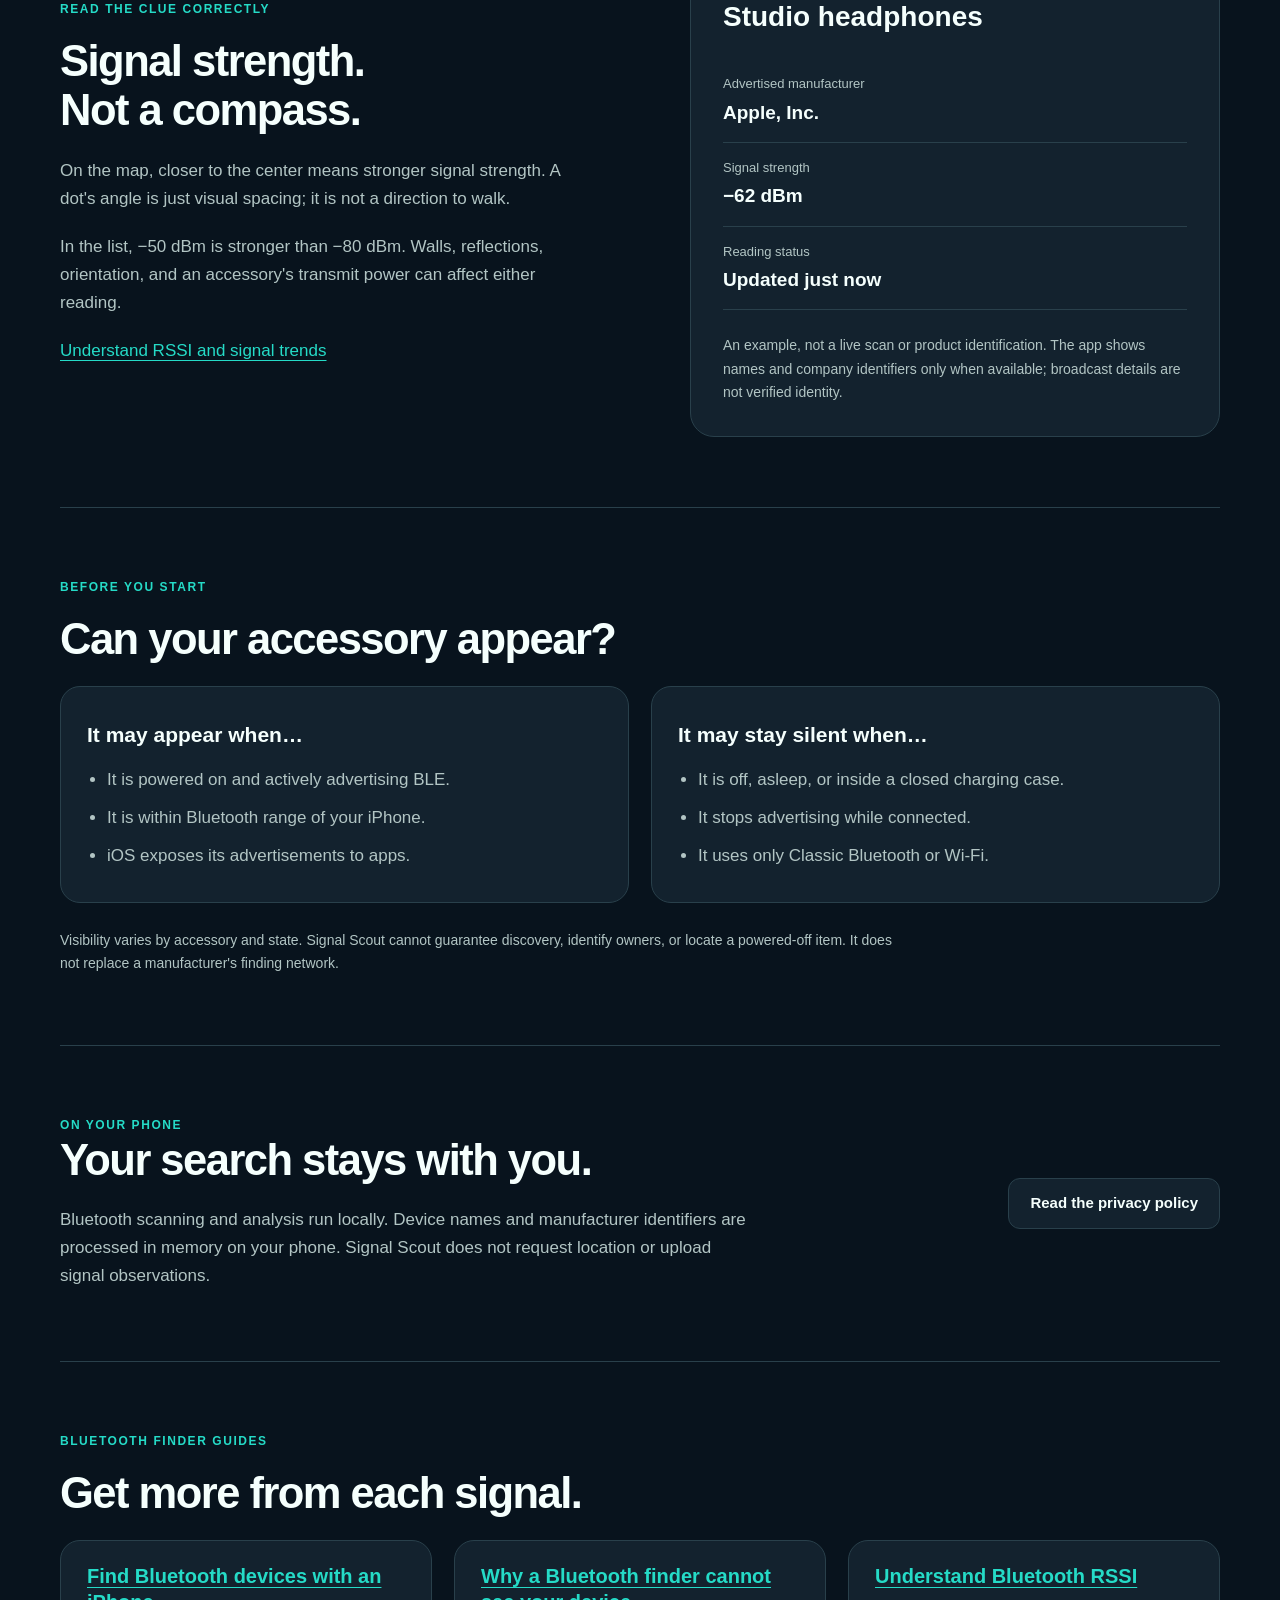
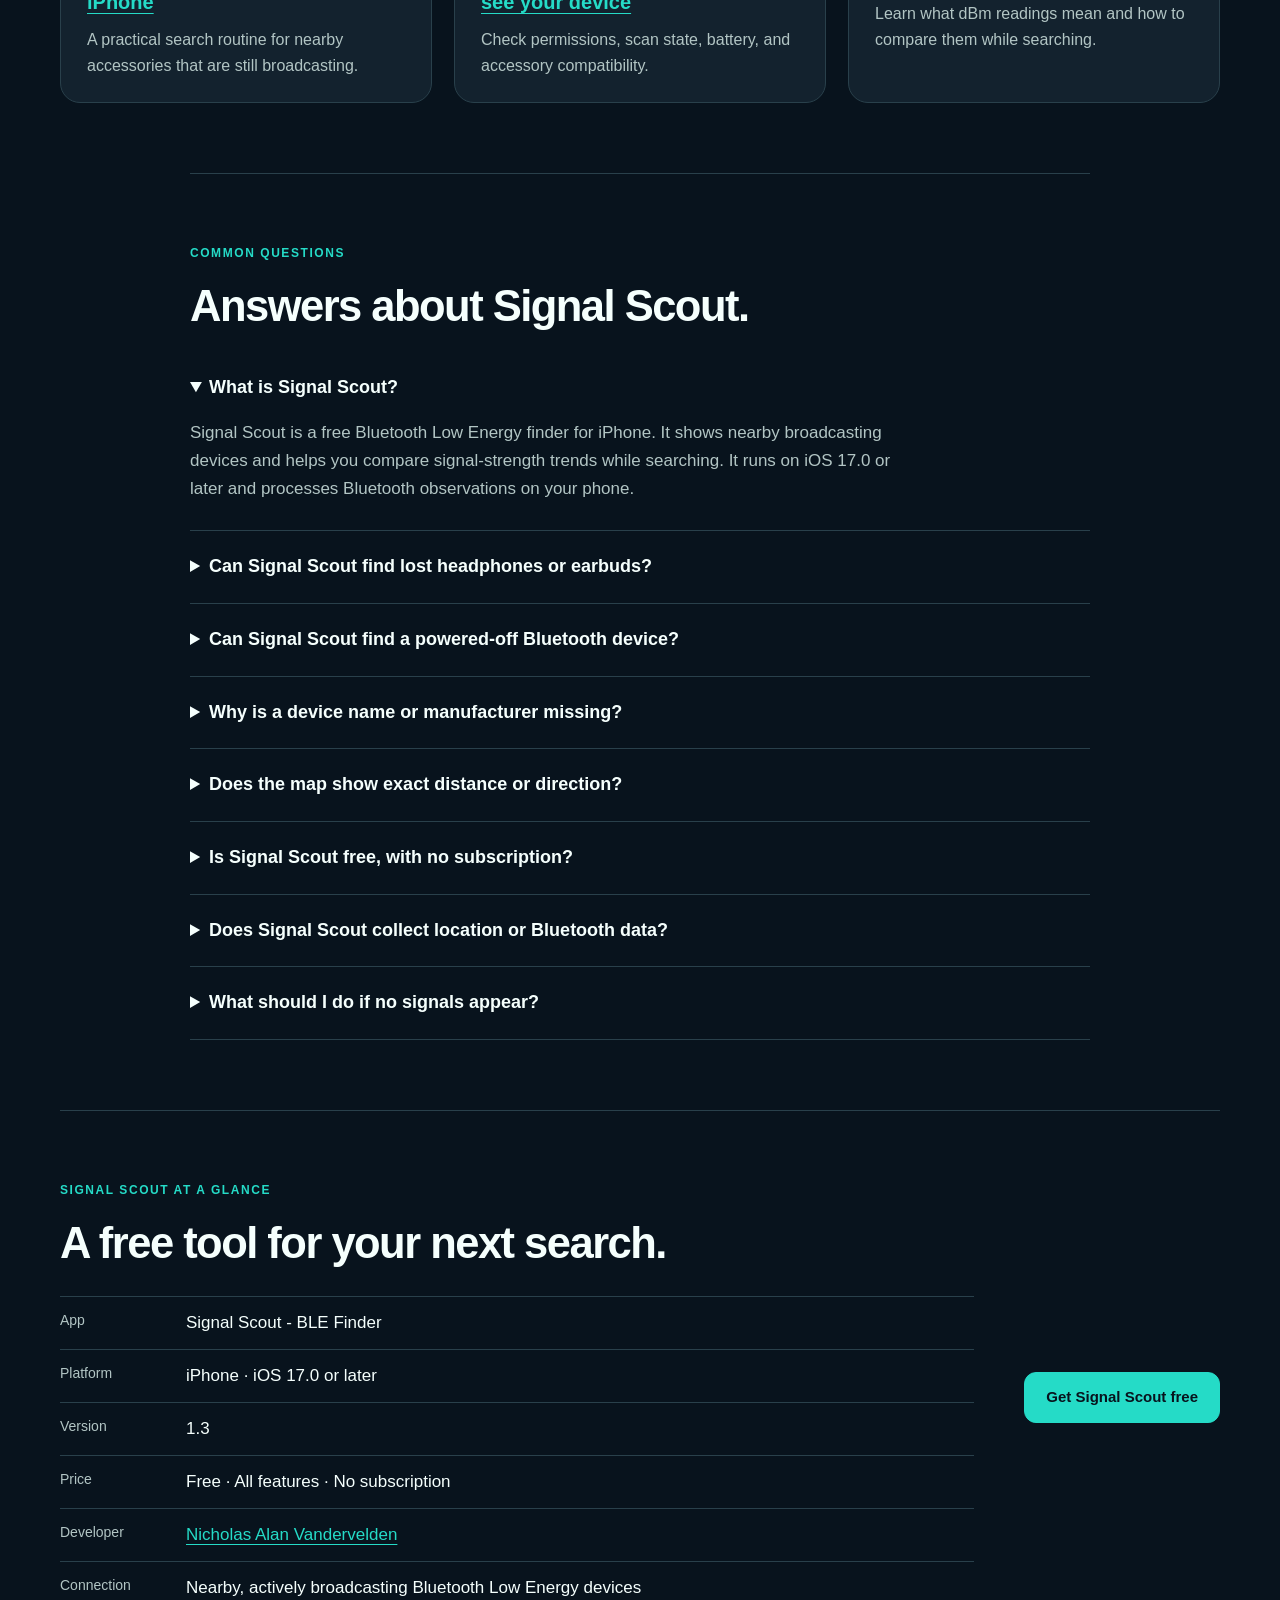
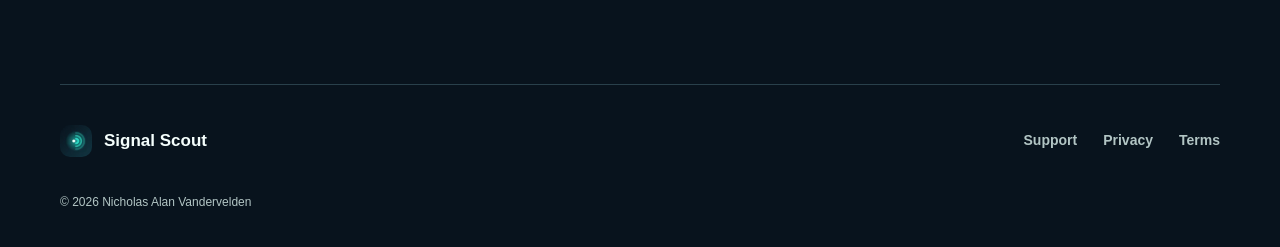
==== commit 7baafeea: "Automate search notifications and refine Signal Scout discovery metadata Validate metadata before Pa" ====
--- a/Web/index.html
+++ b/Web/index.html
@@ -8,7 +8,7 @@
 <meta name="robots" content="index,follow,max-image-preview:large">
 <meta name="apple-itunes-app" content="app-id=6810531496">
 <meta property="og:type" content="website"><meta property="og:site_name" content="Signal Scout"><meta property="og:title" content="Signal Scout — Free Bluetooth finder for iPhone"><meta property="og:description" content="Find nearby BLE accessories by comparing signal-strength trends. Free on the App Store, with no account, subscription, or location tracking."><meta property="og:url" content="https://nickvan23-lang.github.io/signal-scout/"><meta property="og:image" content="https://nickvan23-lang.github.io/signal-scout/assets/app-icon.png"><meta property="og:image:alt" content="Signal Scout app icon"><meta property="og:image:width" content="1024"><meta property="og:image:height" content="1024">
-<meta name="twitter:card" content="summary"><meta name="twitter:title" content="Signal Scout — Bluetooth signal finder"><meta name="twitter:description" content="Compare nearby BLE signals on your iPhone. No accounts, location tracking, or signal uploads."><meta name="twitter:image" content="https://nickvan23-lang.github.io/signal-scout/assets/app-icon.png">
+<meta name="twitter:card" content="summary"><meta name="twitter:title" content="Signal Scout — Free Bluetooth finder for iPhone"><meta name="twitter:description" content="Find nearby BLE accessories by comparing signal-strength trends. Free on the App Store, with no account, subscription, or location tracking."><meta name="twitter:image" content="https://nickvan23-lang.github.io/signal-scout/assets/app-icon.png"><meta name="twitter:image:alt" content="Signal Scout app icon">
 <link rel="icon" href="assets/favicon.png" type="image/png"><link rel="stylesheet" href="styles.css">
 <script type="application/ld+json">
 {
@@ -71,7 +71,7 @@
 <main id="main" tabindex="-1">
 <section class="hero wrap" aria-labelledby="hero-title">
 <div class="hero-copy"><p class="eyebrow">FREE BLUETOOTH FINDER FOR IPHONE</p><h1 id="hero-title">Find your nearby<br>Bluetooth devices.</h1><p class="lede">Signal Scout is a free Bluetooth Low Energy (BLE) finder for iPhone. It helps you search for nearby, actively broadcasting accessories by comparing signal-strength trends as you move.</p><p class="hero-detail">See the device name and advertised manufacturer when available, then compare readings in the map or list. Use it for accessories you own or have permission to locate.</p><div class="actions"><a class="button primary" href="https://apps.apple.com/us/app/signal-scout-ble-finder/id6810531496">Get Signal Scout free</a><a class="button secondary" href="#how-it-works">How it works</a></div><p class="release-note"><span class="status-dot" aria-hidden="true"></span>Available on the App Store · iPhone with iOS 17.0 or later</p><ul class="trust-list" aria-label="App features"><li>No subscription</li><li>No account</li><li>No location tracking</li></ul><a class="text-link demo-link" href="review/build-8/">Watch the labeled simulator demo</a></div>
-<figure class="product-shot"><img src="assets/device-names.png" width="1320" height="2868" alt="Signal Scout showing Bluetooth device names, manufacturers, and signal strength" fetchpriority="high"><figcaption>Actual iPhone Simulator screen · Sample Bluetooth data</figcaption></figure>
+<figure class="product-shot"><picture><source type="image/webp" srcset="assets/device-names-490.webp 490w, assets/device-names-610.webp 610w, assets/device-names-915.webp 915w" sizes="(max-width: 620px) 245px, (max-width: 840px) calc(40vw - 31.2px), 305px"><img src="assets/device-names.png" width="1320" height="2868" alt="Signal Scout showing Bluetooth device names, manufacturers, and signal strength" fetchpriority="high"></picture><figcaption>Actual iPhone Simulator screen · Sample Bluetooth data</figcaption></figure>
 </section>
 <section class="section wrap" id="how-it-works" aria-labelledby="how-title"><p class="eyebrow">FROM SIGNAL TO NEXT STEP</p><h2 id="how-title">How to find a nearby Bluetooth device.</h2><div class="steps"><article><span class="step-number">01</span><h3>Check that it can broadcast</h3><p>Your accessory must be powered on and advertising Bluetooth Low Energy. If you can access it, open the case or wake it. If it is silent, Signal Scout cannot detect it.</p></article><article><span class="step-number">02</span><h3>Choose a signal</h3><p>Look for the Bluetooth name and advertised manufacturer. When details are missing or generic, bring an accessory you control close and compare the signal that strengthens.</p></article><article><span class="step-number">03</span><h3>Move, pause, compare</h3><p>Take a few slow steps, keep the phone oriented the same way, and wait for the smoothed trend before trying another position.</p></article></div><p class="section-note">A stronger signal alone does not identify your item. Nearby accessories may appear too. <a href="find-bluetooth-devices-iphone.html">Read the step-by-step iPhone guide</a>.</p></section>
 <section class="section wrap explanation" aria-labelledby="map-title"><div><p class="eyebrow">READ THE CLUE CORRECTLY</p><h2 id="map-title">Signal strength.<br>Not a compass.</h2><p>On the map, closer to the center means stronger signal strength. A dot's angle is just visual spacing; it is not a direction to walk.</p><p>In the list, −50 dBm is stronger than −80 dBm. Walls, reflections, orientation, and an accessory's transmit power can affect either reading.</p><a class="text-link" href="support.html#reading-signals">Understand RSSI and signal trends</a></div><aside class="reading-example" aria-label="Example Bluetooth reading"><p class="eyebrow">ILLUSTRATIVE READING</p><h3>Studio headphones</h3><dl><div><dt>Advertised manufacturer</dt><dd>Apple, Inc.</dd></div><div><dt>Signal strength</dt><dd>−62 dBm</dd></div><div><dt>Reading status</dt><dd>Updated just now</dd></div></dl><p class="fine">An example, not a live scan or product identification. The app shows names and company identifiers only when available; broadcast details are not verified identity.</p></aside></section>
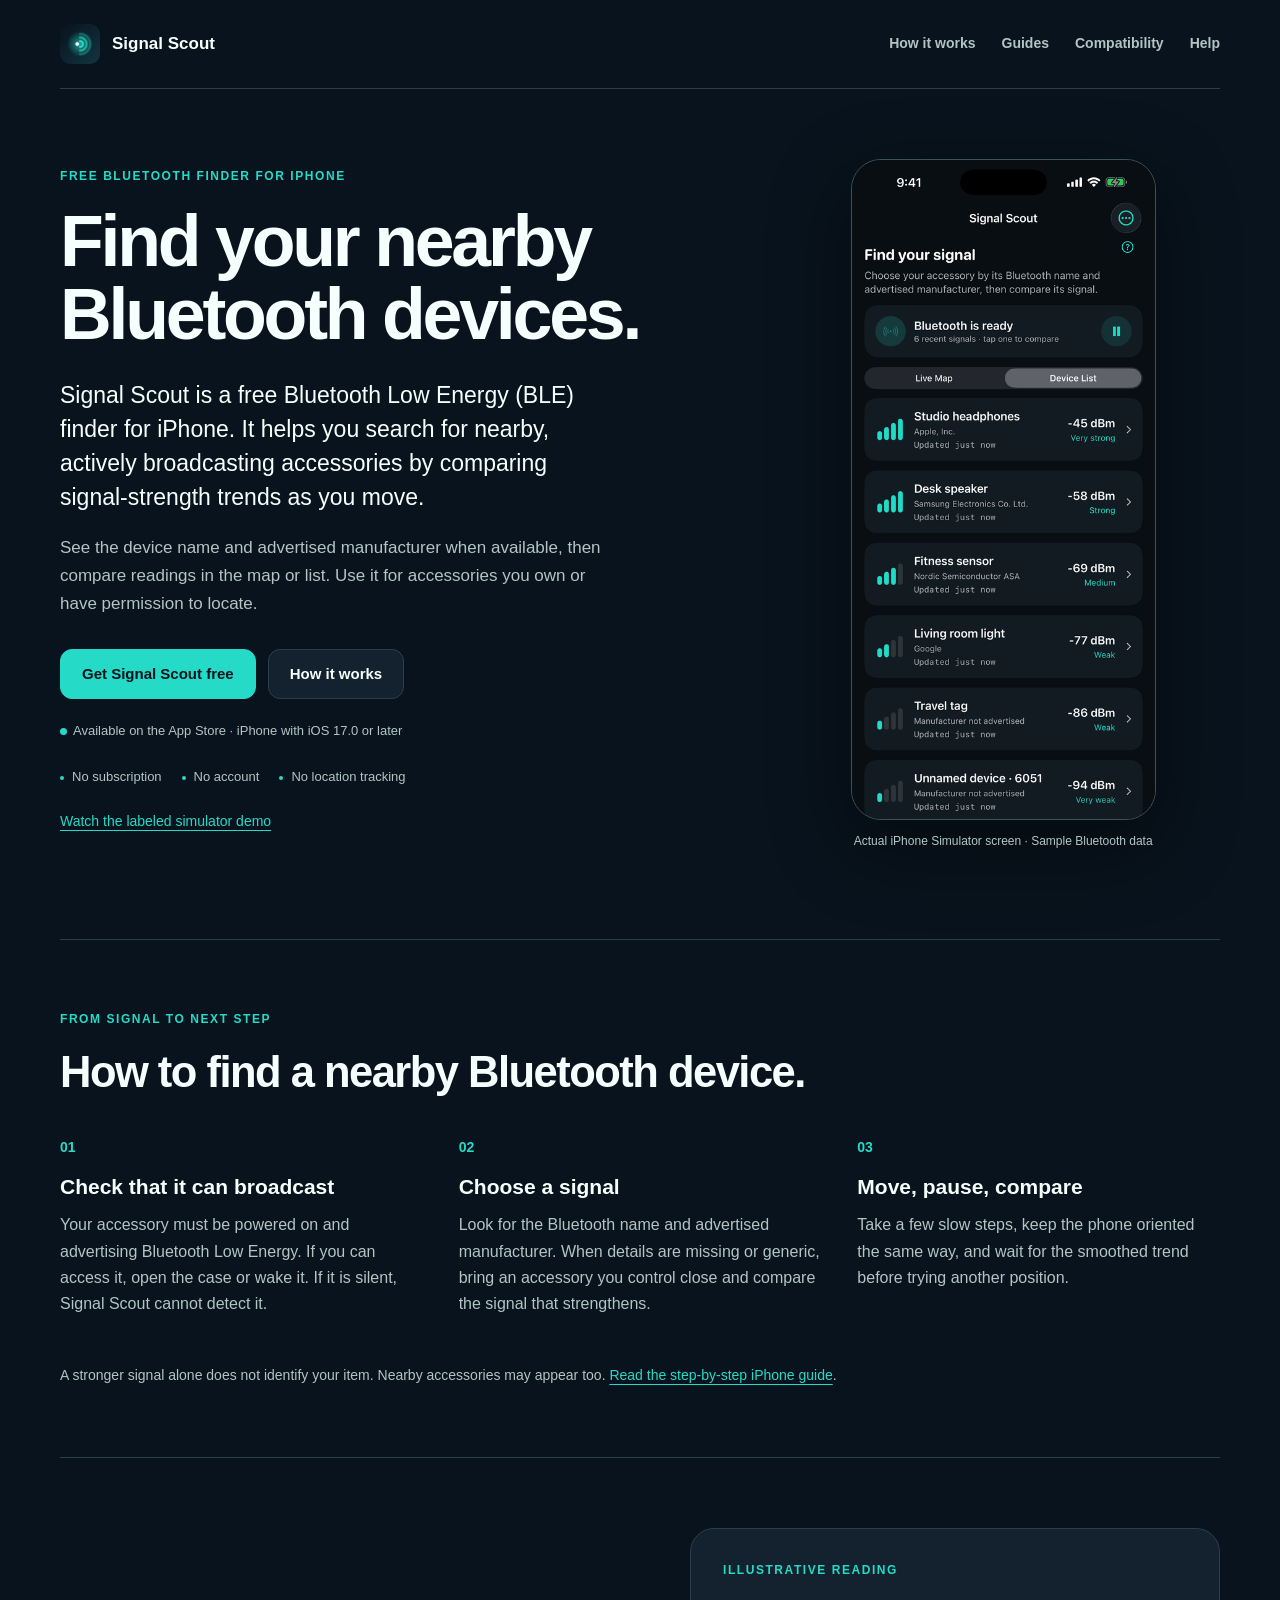
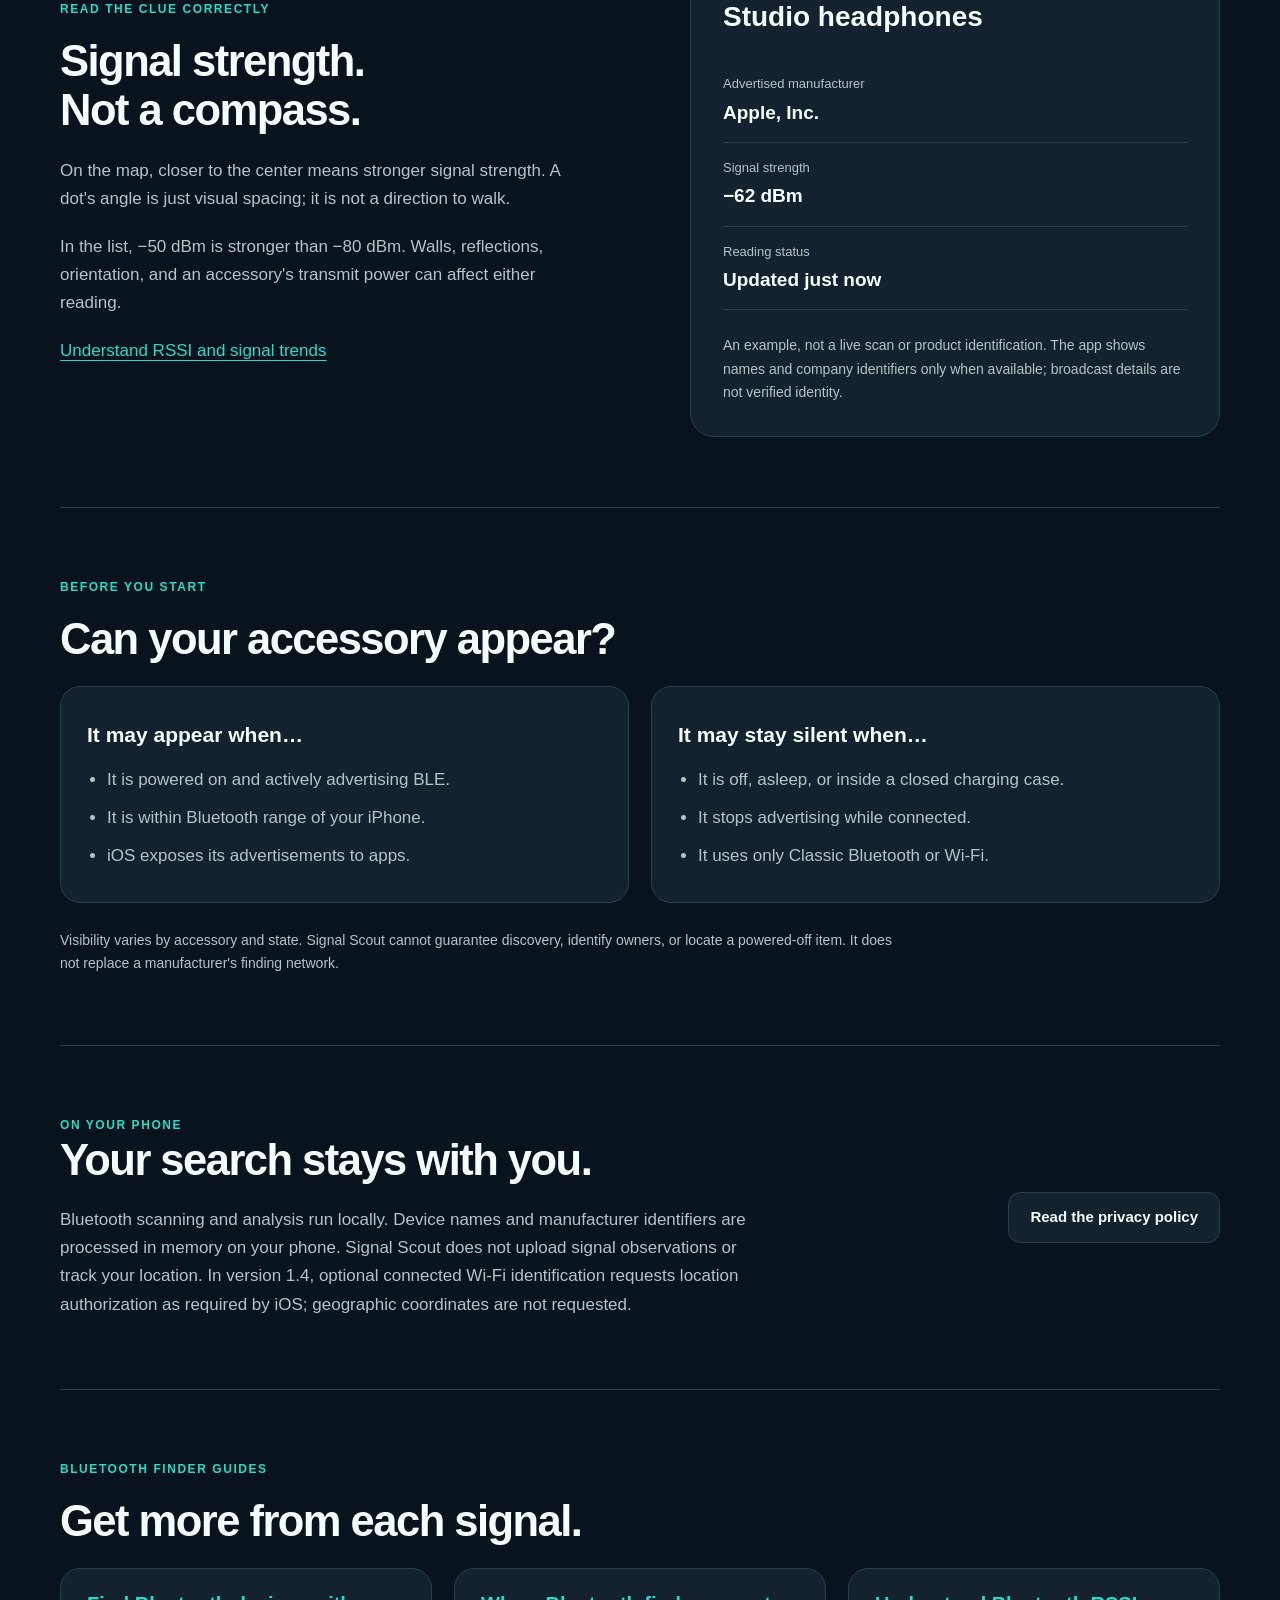
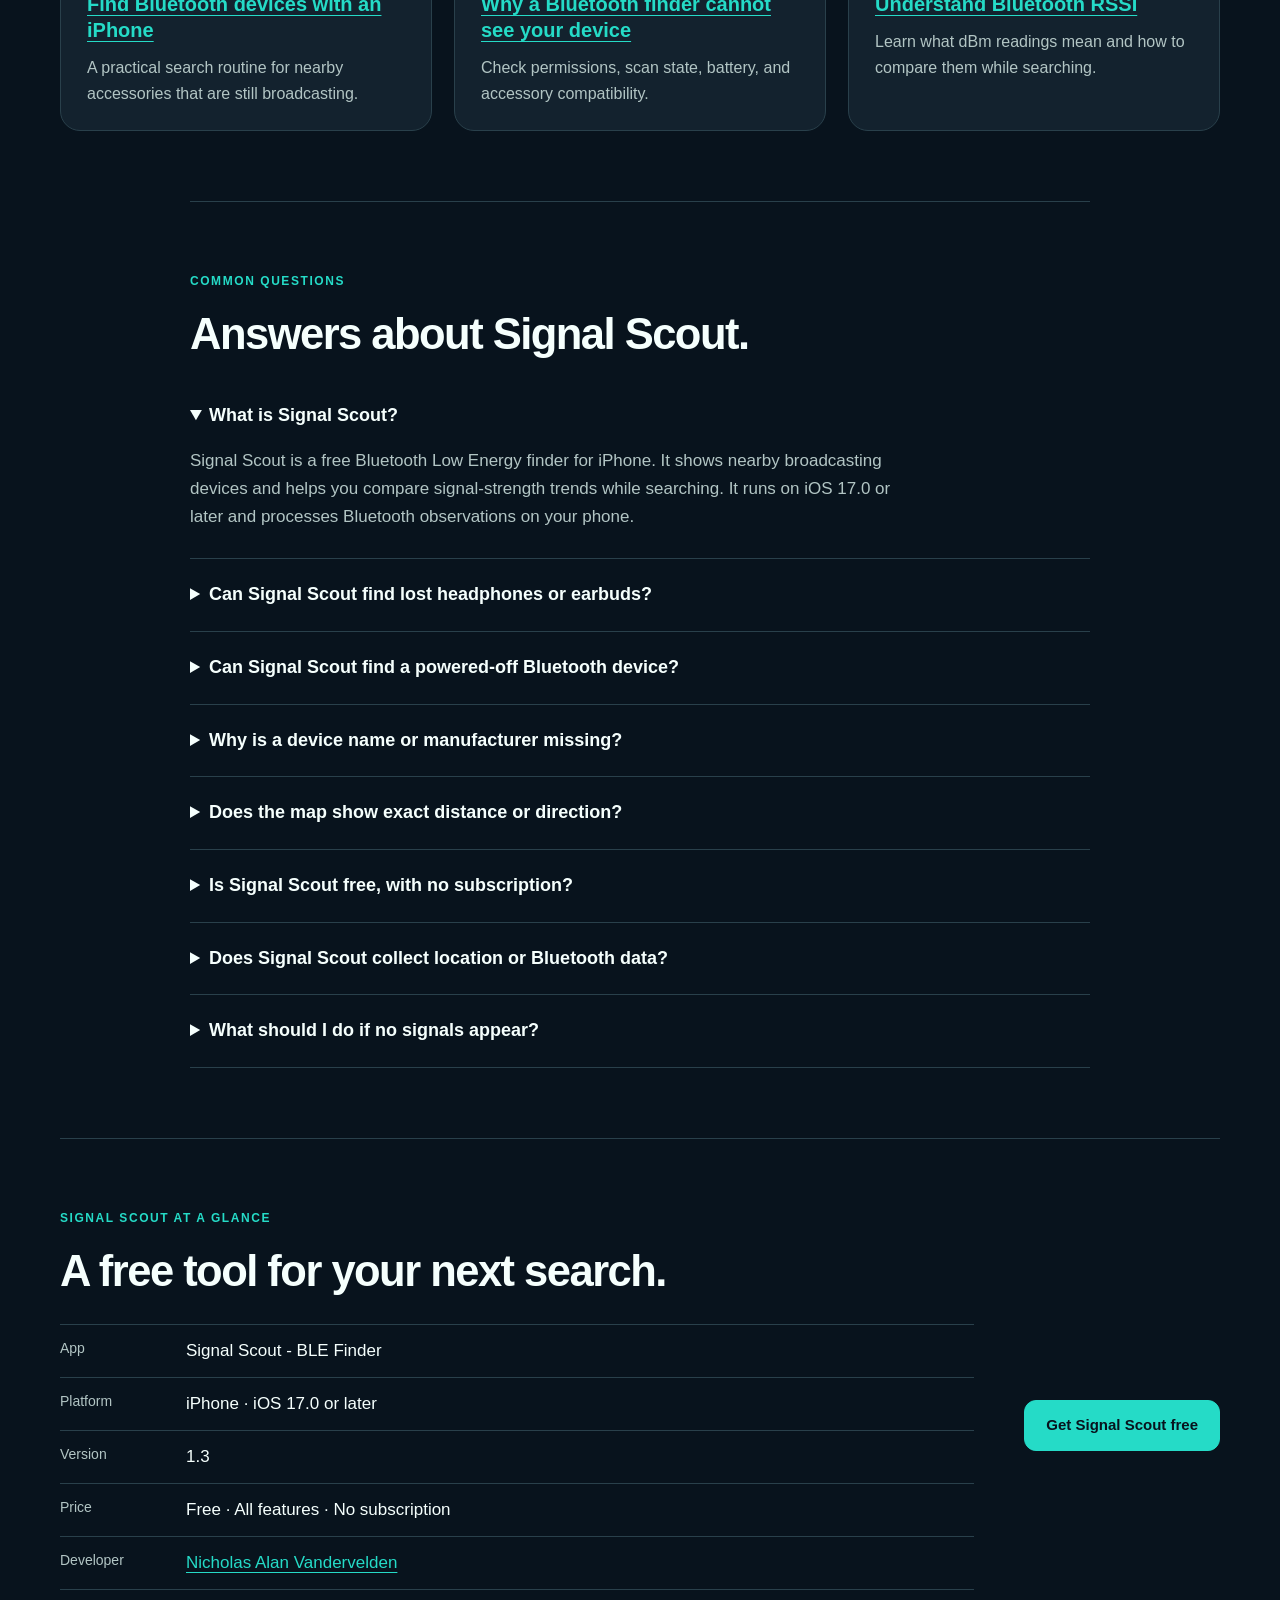
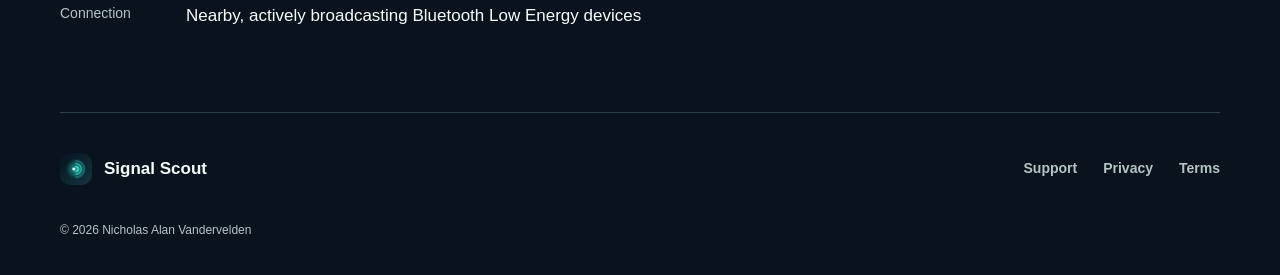
==== commit 8a4a2a30: "Clarify optional version 1.4 Wi-Fi authorization without changing live release version" ====
--- a/Web/index.html
+++ b/Web/index.html
@@ -76,9 +76,9 @@
 <section class="section wrap" id="how-it-works" aria-labelledby="how-title"><p class="eyebrow">FROM SIGNAL TO NEXT STEP</p><h2 id="how-title">How to find a nearby Bluetooth device.</h2><div class="steps"><article><span class="step-number">01</span><h3>Check that it can broadcast</h3><p>Your accessory must be powered on and advertising Bluetooth Low Energy. If you can access it, open the case or wake it. If it is silent, Signal Scout cannot detect it.</p></article><article><span class="step-number">02</span><h3>Choose a signal</h3><p>Look for the Bluetooth name and advertised manufacturer. When details are missing or generic, bring an accessory you control close and compare the signal that strengthens.</p></article><article><span class="step-number">03</span><h3>Move, pause, compare</h3><p>Take a few slow steps, keep the phone oriented the same way, and wait for the smoothed trend before trying another position.</p></article></div><p class="section-note">A stronger signal alone does not identify your item. Nearby accessories may appear too. <a href="find-bluetooth-devices-iphone.html">Read the step-by-step iPhone guide</a>.</p></section>
 <section class="section wrap explanation" aria-labelledby="map-title"><div><p class="eyebrow">READ THE CLUE CORRECTLY</p><h2 id="map-title">Signal strength.<br>Not a compass.</h2><p>On the map, closer to the center means stronger signal strength. A dot's angle is just visual spacing; it is not a direction to walk.</p><p>In the list, −50 dBm is stronger than −80 dBm. Walls, reflections, orientation, and an accessory's transmit power can affect either reading.</p><a class="text-link" href="support.html#reading-signals">Understand RSSI and signal trends</a></div><aside class="reading-example" aria-label="Example Bluetooth reading"><p class="eyebrow">ILLUSTRATIVE READING</p><h3>Studio headphones</h3><dl><div><dt>Advertised manufacturer</dt><dd>Apple, Inc.</dd></div><div><dt>Signal strength</dt><dd>−62 dBm</dd></div><div><dt>Reading status</dt><dd>Updated just now</dd></div></dl><p class="fine">An example, not a live scan or product identification. The app shows names and company identifiers only when available; broadcast details are not verified identity.</p></aside></section>
 <section class="section wrap" id="compatibility" aria-labelledby="compat-title"><p class="eyebrow">BEFORE YOU START</p><h2 id="compat-title">Can your accessory appear?</h2><div class="compat-grid"><article class="panel"><h3>It may appear when…</h3><ul><li>It is powered on and actively advertising BLE.</li><li>It is within Bluetooth range of your iPhone.</li><li>iOS exposes its advertisements to apps.</li></ul></article><article class="panel"><h3>It may stay silent when…</h3><ul><li>It is off, asleep, or inside a closed charging case.</li><li>It stops advertising while connected.</li><li>It uses only Classic Bluetooth or Wi-Fi.</li></ul></article></div><p class="section-note">Visibility varies by accessory and state. Signal Scout cannot guarantee discovery, identify owners, or locate a powered-off item. It does not replace a manufacturer's finding network.</p></section>
-<section class="section wrap privacy-band" aria-labelledby="privacy-title"><div><p class="eyebrow">ON YOUR PHONE</p><h2 id="privacy-title">Your search stays with you.</h2><p>Bluetooth scanning and analysis run locally. Device names and manufacturer identifiers are processed in memory on your phone. Signal Scout does not request location or upload signal observations.</p></div><a class="button secondary" href="privacy.html">Read the privacy policy</a></section>
+<section class="section wrap privacy-band" aria-labelledby="privacy-title"><div><p class="eyebrow">ON YOUR PHONE</p><h2 id="privacy-title">Your search stays with you.</h2><p>Bluetooth scanning and analysis run locally. Device names and manufacturer identifiers are processed in memory on your phone. Signal Scout does not upload signal observations or track your location. In version 1.4, optional connected Wi-Fi identification requests location authorization as required by iOS; geographic coordinates are not requested.</p></div><a class="button secondary" href="privacy.html">Read the privacy policy</a></section>
 <section class="section wrap" id="guides" aria-labelledby="guides-title"><p class="eyebrow">BLUETOOTH FINDER GUIDES</p><h2 id="guides-title">Get more from each signal.</h2><div class="guide-grid"><article class="panel"><h3><a href="find-bluetooth-devices-iphone.html">Find Bluetooth devices with an iPhone</a></h3><p>A practical search routine for nearby accessories that are still broadcasting.</p></article><article class="panel"><h3><a href="bluetooth-finder-not-finding-device.html">Why a Bluetooth finder cannot see your device</a></h3><p>Check permissions, scan state, battery, and accessory compatibility.</p></article><article class="panel"><h3><a href="bluetooth-rssi-signal-strength.html">Understand Bluetooth RSSI</a></h3><p>Learn what dBm readings mean and how to compare them while searching.</p></article></div></section>
-<section class="section wrap faq" aria-labelledby="faq-title"><p class="eyebrow">COMMON QUESTIONS</p><h2 id="faq-title">Answers about Signal Scout.</h2><details open><summary>What is Signal Scout?</summary><p>Signal Scout is a free Bluetooth Low Energy finder for iPhone. It shows nearby broadcasting devices and helps you compare signal-strength trends while searching. It runs on iOS 17.0 or later and processes Bluetooth observations on your phone.</p></details><details><summary>Can Signal Scout find lost headphones or earbuds?</summary><p>It can help you compare signals from headphones or earbuds that actively advertise Bluetooth Low Energy and are visible to iOS. Some stop advertising while connected, asleep, or in their case. Discovery is not guaranteed.</p></details><details><summary>Can Signal Scout find a powered-off Bluetooth device?</summary><p>No. A device that is powered off or no longer broadcasting does not provide a signal for Signal Scout to measure. Check the accessory maker’s finding service for any supported last-known location or finding-network features.</p></details><details><summary>Why is a device name or manufacturer missing?</summary><p>Signal Scout displays the Bluetooth name supplied by the advertisement or iOS, and resolves the company identifier in manufacturer data when available. Some devices omit these fields. Missing details are labeled clearly rather than guessed.</p></details><details><summary>Does the map show exact distance or direction?</summary><p>No. RSSI is approximate signal strength, not a measured distance or compass bearing. Dot angles separate the signals visually. Use the trend to compare positions, not as turn-by-turn navigation. <a href="bluetooth-rssi-signal-strength.html">Learn how to interpret RSSI</a>.</p></details><details><summary>Is Signal Scout free, with no subscription?</summary><p>Yes. Every feature is free, without a subscription, account, or time limit. <a href="https://apps.apple.com/us/app/signal-scout-ble-finder/id6810531496">Download Signal Scout from the App Store</a>.</p></details><details><summary>Does Signal Scout collect location or Bluetooth data?</summary><p>Signal Scout does not request location permission or upload Bluetooth observations. Scanning and analysis run on your phone; device names, manufacturer information, and signal readings stay in memory. The app has no analytics or advertising SDK. <a href="privacy.html">Read the privacy policy</a>.</p></details><details><summary>What should I do if no signals appear?</summary><p>Check Bluetooth and the app’s Bluetooth permission, make sure scanning is running, and test with a nearby accessory you can wake. <a href="bluetooth-finder-not-finding-device.html">Follow the Bluetooth finder troubleshooting guide</a>.</p></details></section>
+<section class="section wrap faq" aria-labelledby="faq-title"><p class="eyebrow">COMMON QUESTIONS</p><h2 id="faq-title">Answers about Signal Scout.</h2><details open><summary>What is Signal Scout?</summary><p>Signal Scout is a free Bluetooth Low Energy finder for iPhone. It shows nearby broadcasting devices and helps you compare signal-strength trends while searching. It runs on iOS 17.0 or later and processes Bluetooth observations on your phone.</p></details><details><summary>Can Signal Scout find lost headphones or earbuds?</summary><p>It can help you compare signals from headphones or earbuds that actively advertise Bluetooth Low Energy and are visible to iOS. Some stop advertising while connected, asleep, or in their case. Discovery is not guaranteed.</p></details><details><summary>Can Signal Scout find a powered-off Bluetooth device?</summary><p>No. A device that is powered off or no longer broadcasting does not provide a signal for Signal Scout to measure. Check the accessory maker’s finding service for any supported last-known location or finding-network features.</p></details><details><summary>Why is a device name or manufacturer missing?</summary><p>Signal Scout displays the Bluetooth name supplied by the advertisement or iOS, and resolves the company identifier in manufacturer data when available. Some devices omit these fields. Missing details are labeled clearly rather than guessed.</p></details><details><summary>Does the map show exact distance or direction?</summary><p>No. RSSI is approximate signal strength, not a measured distance or compass bearing. Dot angles separate the signals visually. Use the trend to compare positions, not as turn-by-turn navigation. <a href="bluetooth-rssi-signal-strength.html">Learn how to interpret RSSI</a>.</p></details><details><summary>Is Signal Scout free, with no subscription?</summary><p>Yes. Every feature is free, without a subscription, account, or time limit. <a href="https://apps.apple.com/us/app/signal-scout-ble-finder/id6810531496">Download Signal Scout from the App Store</a>.</p></details><details><summary>Does Signal Scout collect location or Bluetooth data?</summary><p>Signal Scout does not upload Bluetooth observations or track your location. Version 1.4 offers optional Wi-Fi identification that requests location authorization, as required by iOS, without requesting geographic coordinates. Scanning and analysis run on your phone; device names, manufacturer information, and signal readings stay in memory. The app has no analytics or advertising SDK. <a href="privacy.html">Read the privacy policy</a>.</p></details><details><summary>What should I do if no signals appear?</summary><p>Check Bluetooth and the app’s Bluetooth permission, make sure scanning is running, and test with a nearby accessory you can wake. <a href="bluetooth-finder-not-finding-device.html">Follow the Bluetooth finder troubleshooting guide</a>.</p></details></section>
 <section class="section wrap app-summary" aria-labelledby="app-facts-title"><div><p class="eyebrow">SIGNAL SCOUT AT A GLANCE</p><h2 id="app-facts-title">A free tool for your next search.</h2><dl class="app-facts"><div><dt>App</dt><dd>Signal Scout - BLE Finder</dd></div><div><dt>Platform</dt><dd>iPhone · iOS 17.0 or later</dd></div><div><dt>Version</dt><dd>1.3</dd></div><div><dt>Price</dt><dd>Free · All features · No subscription</dd></div><div><dt>Developer</dt><dd><a href="https://apps.apple.com/us/developer/nicholas-alan-vandervelden/id6777812575">Nicholas Alan Vandervelden</a></dd></div><div><dt>Connection</dt><dd>Nearby, actively broadcasting Bluetooth Low Energy devices</dd></div></dl></div><a class="button primary" href="https://apps.apple.com/us/app/signal-scout-ble-finder/id6810531496">Get Signal Scout free</a></section>
 </main>
 <footer class="site-footer wrap"><a class="brand" href="./"><img src="assets/app-icon-96.webp" width="32" height="32" alt=""><span>Signal Scout</span></a><nav aria-label="Footer navigation"><a href="support.html">Support</a><a href="privacy.html">Privacy</a><a href="https://www.apple.com/legal/internet-services/itunes/dev/stdeula/">Terms</a></nav><p>© 2026 Nicholas Alan Vandervelden</p></footer>
